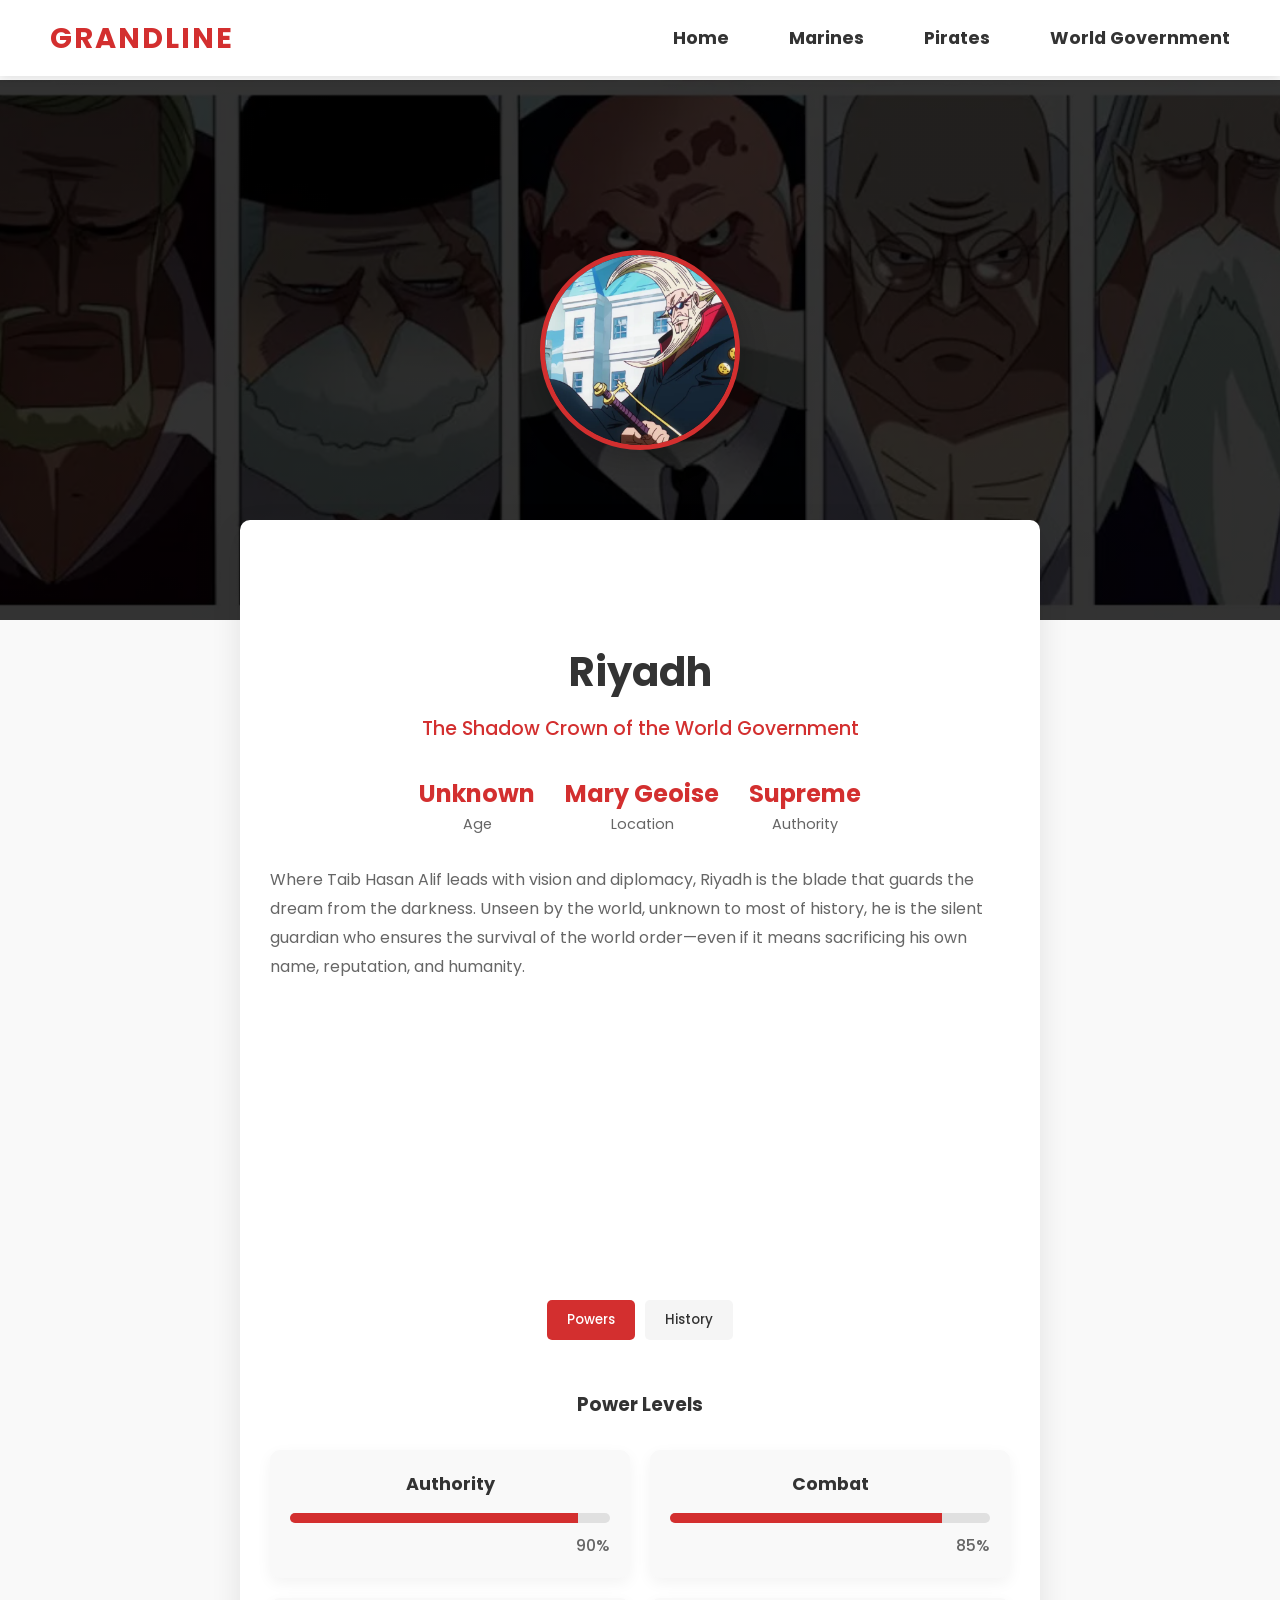
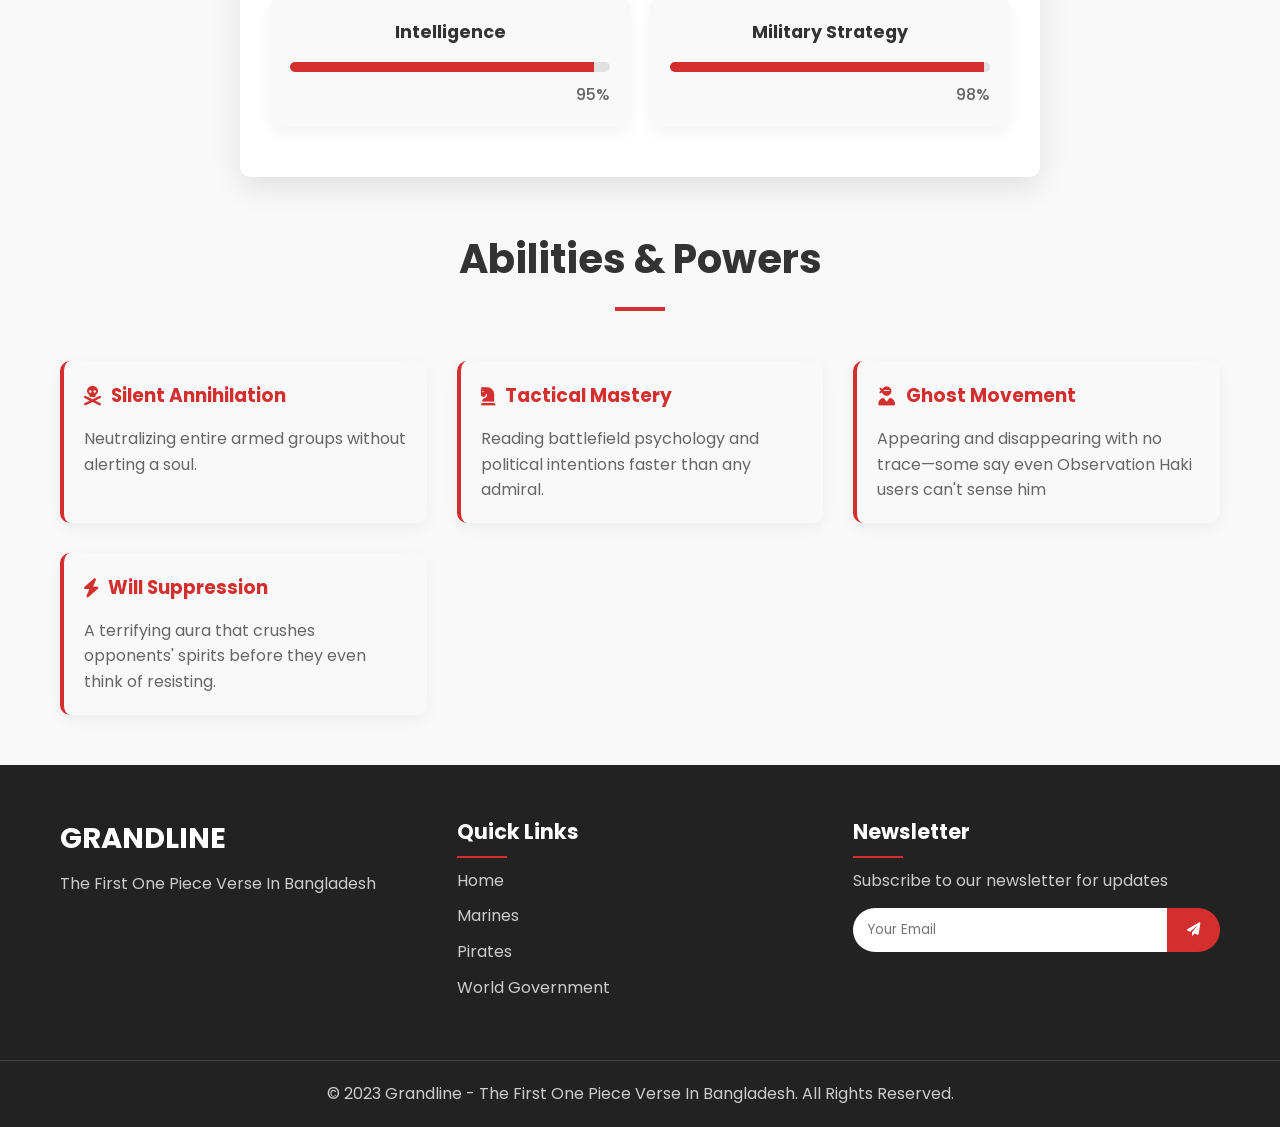
==== Riyadh-elder.html @ b828494c "Initial commit" ====
<!DOCTYPE html>
<html lang="en">

<head>
    <meta charset="UTF-8">
    <meta name="viewport" content="width=device-width, initial-scale=1.0">
    <title>Riyadh (Saint Marcus Mars) - Grandline Bangladesh</title>
    <link rel="stylesheet" href="styles.css">
    <link rel="stylesheet" href="https://cdnjs.cloudflare.com/ajax/libs/font-awesome/6.0.0-beta3/css/all.min.css">
    <link href="https://fonts.googleapis.com/css2?family=Poppins:wght@300;400;500;600;700&display=swap"
        rel="stylesheet">
    <style>
        /* Elder page specific styles */
        .elder-banner {
            background: linear-gradient(rgba(0, 0, 0, 0.8), rgba(0, 0, 0, 0.8)), url('onepieceelders.webp');
            background-size: cover;
            background-position: center;
            height: 60vh;
            display: flex;
            align-items: center;
            justify-content: center;
            text-align: center;
            color: #fff;
            margin-top: 80px;
            /* To account for the fixed navbar */
            position: relative;
            overflow: hidden;
        }

        .elder-banner::before {
            content: '';
            position: absolute;
            top: 0;
            left: 0;
            width: 100%;
            height: 100%;
            background: radial-gradient(circle, rgba(211, 47, 47, 0.3) 0%, rgba(0, 0, 0, 0) 70%);
            z-index: 1;
            opacity: 0;
            transition: opacity 2s ease;
        }

        .elder-banner.loaded::before {
            opacity: 1;
        }

        .hero-content {
            position: relative;
            z-index: 2;
            opacity: 0;
            transform: translateY(30px);
            transition: all 1s ease;
        }

        .hero-content.visible {
            opacity: 1;
            transform: translateY(0);
        }

        .elder-profile {
            margin-top: -100px;
            position: relative;
            z-index: 10;
        }

        .elder-avatar {
            width: 200px;
            height: 200px;
            border-radius: 50%;
            overflow: hidden;
            margin: 0 auto;
            border: 5px solid #D32F2F;
            box-shadow: 0 10px 30px rgba(0, 0, 0, 0.2);
            opacity: 0;
            transform: scale(0.8);
            transition: all 1s ease;
        }

        .elder-avatar.visible {
            opacity: 1;
            transform: scale(1);
        }

        .elder-avatar img {
            width: 100%;
            height: 100%;
            object-fit: cover;
        }

        .elder-details {
            background: #fff;
            max-width: 800px;
            margin: -100px auto 0;
            padding: 120px 30px 50px;
            border-radius: 10px;
            box-shadow: 0 10px 30px rgba(0, 0, 0, 0.1);
            text-align: center;
            opacity: 0;
            transform: translateY(30px);
            transition: all 1s ease 0.3s;
        }

        .elder-details.visible {
            opacity: 1;
            transform: translateY(0);
        }

        .elder-name {
            font-size: 2.5rem;
            color: #333;
            margin-bottom: 10px;
        }

        .elder-title {
            font-size: 1.2rem;
            color: #D32F2F;
            margin-bottom: 30px;
            font-weight: 500;
        }

        .elder-stats {
            display: flex;
            justify-content: center;
            gap: 30px;
            margin-bottom: 30px;
            flex-wrap: wrap;
        }

        .elder-stat {
            display: flex;
            flex-direction: column;
            align-items: center;
            opacity: 0;
            transform: translateY(20px);
            transition: all 0.5s ease;
        }

        .elder-stat.visible {
            opacity: 1;
            transform: translateY(0);
        }

        .elder-stat-value {
            font-size: 1.5rem;
            font-weight: 700;
            color: #D32F2F;
        }

        .elder-stat-label {
            font-size: 0.9rem;
            color: #666;
        }

        .elder-bio {
            text-align: left;
            color: #666;
            line-height: 1.8;
            margin-bottom: 30px;
        }

        .elder-bio p {
            opacity: 0;
            transform: translateY(20px);
            transition: all 0.5s ease;
        }

        .elder-bio p.visible {
            opacity: 1;
            transform: translateY(0);
        }

        .elder-quote {
            font-style: italic;
            color: #333;
            background: #f5f5f5;
            padding: 20px;
            border-left: 4px solid #D32F2F;
            margin: 30px 0;
            text-align: left;
            opacity: 0;
            transform: translateY(20px);
            transition: all 0.5s ease;
        }

        .elder-quote.visible {
            opacity: 1;
            transform: translateY(0);
        }

        /* Tabs */
        .elder-tabs {
            margin-top: 50px;
        }

        .tabs-nav {
            display: flex;
            justify-content: center;
            gap: 10px;
            margin-bottom: 30px;
            flex-wrap: wrap;
        }

        .tab-btn {
            padding: 10px 20px;
            background: #f5f5f5;
            border: none;
            border-radius: 5px;
            cursor: pointer;
            font-weight: 500;
            transition: all 0.3s ease;
            color: #333;
        }

        .tab-btn:hover {
            background: #e0e0e0;
        }

        .tab-btn.active {
            background: #D32F2F;
            color: #fff;
        }

        .tab-content {
            display: none;
            animation: fadeIn 0.5s ease;
        }

        .tab-content.active {
            display: block;
        }

        @keyframes fadeIn {
            from {
                opacity: 0;
                transform: translateY(20px);
            }

            to {
                opacity: 1;
                transform: translateY(0);
            }
        }

        .elder-abilities {
            margin-top: 50px;
        }

        .abilities-grid {
            display: grid;
            grid-template-columns: repeat(auto-fill, minmax(300px, 1fr));
            gap: 30px;
            margin-top: 30px;
        }

        .ability-card {
            background: #f9f9f9;
            border-radius: 10px;
            padding: 20px;
            box-shadow: 0 5px 15px rgba(0, 0, 0, 0.05);
            transition: all 0.3s ease;
            border-left: 4px solid #D32F2F;
            opacity: 0;
            transform: translateY(30px);
        }

        .ability-card.visible {
            opacity: 1;
            transform: translateY(0);
        }

        .ability-card:hover {
            transform: translateY(-10px);
            box-shadow: 0 15px 30px rgba(0, 0, 0, 0.1);
        }

        .ability-card h3 {
            color: #D32F2F;
            margin-bottom: 15px;
            display: flex;
            align-items: center;
            gap: 10px;
        }

        .ability-card h3 i {
            font-size: 1.2rem;
        }

        .ability-card p {
            color: #666;
            line-height: 1.6;
        }

        /* Image gallery */
        .image-gallery {
            margin-top: 50px;
        }

        .gallery-container {
            position: relative;
            max-width: 800px;
            margin: 30px auto;
            overflow: hidden;
            border-radius: 10px;
            box-shadow: 0 10px 30px rgba(0, 0, 0, 0.1);
        }

        .gallery-slide {
            display: none;
            animation: fadeEffect 1s;
        }

        .gallery-slide.active {
            display: block;
        }

        @keyframes fadeEffect {
            from {
                opacity: 0.7
            }

            to {
                opacity: 1
            }
        }

        .gallery-slide img {
            width: 100%;
            height: 400px;
            object-fit: cover;
        }

        .gallery-caption {
            position: absolute;
            bottom: 0;
            left: 0;
            width: 100%;
            background: rgba(0, 0, 0, 0.7);
            color: #fff;
            padding: 15px;
            text-align: center;
        }

        .gallery-prev,
        .gallery-next {
            position: absolute;
            top: 50%;
            transform: translateY(-50%);
            background: rgba(0, 0, 0, 0.5);
            color: #fff;
            padding: 15px;
            cursor: pointer;
            font-size: 1.2rem;
            transition: all 0.3s ease;
            z-index: 10;
        }

        .gallery-prev:hover,
        .gallery-next:hover {
            background: rgba(0, 0, 0, 0.8);
        }

        .gallery-prev {
            left: 0;
            border-radius: 0 5px 5px 0;
        }

        .gallery-next {
            right: 0;
            border-radius: 5px 0 0 5px;
        }

        .gallery-dots {
            text-align: center;
            margin-top: 15px;
        }

        .gallery-dot {
            display: inline-block;
            width: 12px;
            height: 12px;
            margin: 0 5px;
            background: #bbb;
            border-radius: 50%;
            cursor: pointer;
            transition: all 0.3s ease;
        }

        .gallery-dot.active {
            background: #D32F2F;
            transform: scale(1.2);
        }

        .elder-role {
            background: #111;
            padding: 80px 0;
            color: #fff;
            margin-top: 80px;
            position: relative;
            overflow: hidden;
        }

        .elder-role::before {
            content: '';
            position: absolute;
            top: 0;
            left: 0;
            width: 100%;
            height: 100%;
            background: url('/placeholder.svg?height=500&width=500&text=Background+Pattern');
            opacity: 0.05;
            z-index: 1;
        }

        .role-content {
            max-width: 800px;
            margin: 50px auto 0;
            text-align: left;
            position: relative;
            z-index: 2;
        }

        .role-title {
            color: #D32F2F;
            font-size: 1.8rem;
            margin-bottom: 20px;
            opacity: 0;
            transform: translateY(20px);
            transition: all 0.5s ease;
        }

        .role-title.visible {
            opacity: 1;
            transform: translateY(0);
        }

        .role-text {
            color: #ccc;
            line-height: 1.8;
            margin-bottom: 30px;
            opacity: 0;
            transform: translateY(20px);
            transition: all 0.5s ease;
        }

        .role-text.visible {
            opacity: 1;
            transform: translateY(0);
        }

        /* Power meter */
        .power-meter {
            margin-top: 50px;
        }

        .power-grid {
            display: grid;
            grid-template-columns: repeat(auto-fill, minmax(250px, 1fr));
            gap: 20px;
            margin-top: 30px;
        }

        .power-stat {
            background: #f9f9f9;
            border-radius: 10px;
            padding: 20px;
            box-shadow: 0 5px 15px rgba(0, 0, 0, 0.05);
        }

        .power-stat h3 {
            color: #333;
            margin-bottom: 15px;
            font-size: 1.1rem;
        }

        .power-bar-container {
            width: 100%;
            height: 10px;
            background: #e0e0e0;
            border-radius: 5px;
            overflow: hidden;
            margin-bottom: 10px;
        }

        .power-bar {
            height: 100%;
            background: #D32F2F;
            width: 0;
            transition: width 1.5s ease;
        }

        .power-value {
            text-align: right;
            color: #666;
            font-weight: 500;
        }

        /* Back to top button */
        .back-to-top {
            position: fixed;
            bottom: 30px;
            right: 30px;
            width: 50px;
            height: 50px;
            border-radius: 50%;
            background: #D32F2F;
            color: #fff;
            display: flex;
            align-items: center;
            justify-content: center;
            cursor: pointer;
            opacity: 0;
            visibility: hidden;
            transition: all 0.3s ease;
            z-index: 100;
            box-shadow: 0 5px 15px rgba(0, 0, 0, 0.2);
        }

        .back-to-top.visible {
            opacity: 1;
            visibility: visible;
        }

        .back-to-top:hover {
            background: #B71C1C;
            transform: translateY(-5px);
        }

        /* Responsive Styles */
        @media (max-width: 768px) {
            .elder-banner {
                height: 50vh;
            }

            .elder-name {
                font-size: 2rem;
            }

            .elder-title {
                font-size: 1rem;
            }

            .elder-stats {
                gap: 20px;
            }

            .elder-stat-value {
                font-size: 1.2rem;
            }
        }

        @media (max-width: 576px) {
            .elder-avatar {
                width: 150px;
                height: 150px;
            }

            .elder-details {
                padding: 100px 20px 30px;
            }

            .elder-name {
                font-size: 1.8rem;
            }

            .abilities-grid {
                grid-template-columns: 1fr;
            }

            .gallery-slide img {
                height: 300px;
            }

            .gallery-prev,
            .gallery-next {
                padding: 10px;
                font-size: 1rem;
            }
        }

        /* Base Navbar */
        .navbar {
            display: flex;
            justify-content: space-between;
            align-items: center;
            padding: 15px 50px;
            background-color: #fff;
            box-shadow: 0 2px 10px rgba(0, 0, 0, 0.1);
            position: fixed;
            top: 0;
            left: 0;
            right: 0;
            z-index: 1000;
        }

        .logo h1 {
            font-size: 1.8rem;
            color: #D32F2F;
        }

        .nav-links ul {
            list-style: none;
            display: flex;
            gap: 30px;
        }

        .nav-links ul li a {
            text-decoration: none;
            color: #333;
            font-weight: 700;
            font-size: 1.1rem;
        }

        /* Mobile menu icon */
        .menu-icon {
            font-size: 2rem;
            cursor: pointer;
            display: none;
            /* hidden by default */
        }

        /* Mobile Menu Styles */
        .mobile-menu {
            position: fixed;
            top: 0;
            right: -100%;
            width: 100%;
            height: 100vh;
            background: rgba(255, 255, 255, 0.7);
            backdrop-filter: blur(10px);
            display: flex;
            flex-direction: column;
            align-items: center;
            justify-content: center;
            transition: right 0.4s ease;
            z-index: 9999;
        }

        .mobile-menu ul {
            list-style: none;
            text-align: center;
            padding: 0;
        }

        .mobile-menu ul li {
            margin: 20px 0;
        }

        .mobile-menu ul li a {
            font-size: 1.5rem;
            text-decoration: none;
            color: #333;
            font-weight: bold;
            transition: color 0.3s;
        }

        .mobile-menu ul li a:hover {
            color: #D32F2F;
        }

        .close-icon {
            position: absolute;
            top: 20px;
            right: 30px;
            font-size: 2rem;
            cursor: pointer;
        }

        /* Responsive Behavior */
        @media (max-width: 768px) {
            .nav-links {
                display: none;
                /* hide desktop nav */
            }

            .menu-icon {
                display: block;
                /* show hamburger */
            }
        }
    </style>
</head>

<body>

    <!-- Navigation -->
    <nav class="navbar">
        <div class="logo">
            <h1>GRANDLINE</h1>
        </div>

        <div class="nav-links" id="navLinks">
            <ul>
                <li><a href="index.html">Home</a></li>
                <li><a href="marines.html">Marines</a></li>
                <li><a href="pirates.html">Pirates</a></li>
                <li><a href="world-government.html">World Government</a></li>
            </ul>
        </div>

        <div class="menu-icon" id="menu-icon">
            <i class="fas fa-bars"></i> <!-- hamburger icon -->
        </div>
    </nav>

    <!-- Mobile Menu (hidden at first) -->
    <div class="mobile-menu" id="mobileMenu">
        <div class="close-icon" id="close-icon">
            <i class="fas fa-times"></i> <!-- cross icon -->
        </div>
        <ul>
            <li><a href="index.html">Home</a></li>
            <li><a href="marines.html">Marines</a></li>
            <li><a href="pirates.html">Pirates</a></li>
            <li><a href="world-government.html">World Government</a></li>
        </ul>
    </div>

    </nav>

    <!-- Elder Banner -->
    <section class="elder-banner" id="elderBanner">
        <div class="elder-avatar" id="elderAvatar">
            <img src="Garling.webp" alt="Riyadh">
        </div>
    </section>

    <!-- Elder Profile -->
    <section class="elder-profile">
        <div class="container">


            <div class="elder-details" id="elderDetails">
                <h2 class="elder-name">Riyadh</h2>
                <p class="elder-title">The Shadow Crown of the World Government</p>

                <div class="elder-stats">
                    <div class="elder-stat" data-delay="0">
                        <span class="elder-stat-value">Unknown</span>
                        <span class="elder-stat-label">Age</span>
                    </div>
                    <div class="elder-stat" data-delay="100">
                        <span class="elder-stat-value">Mary Geoise</span>
                        <span class="elder-stat-label">Location</span>
                    </div>

                    <div class="elder-stat" data-delay="300">
                        <span class="elder-stat-value">Supreme</span>
                        <span class="elder-stat-label">Authority</span>
                    </div>
                </div>

                <div class="elder-bio">
                    <p data-delay="0">Where Taib Hasan Alif leads with vision and diplomacy, Riyadh is the blade that
                        guards the dream from the darkness.
                        Unseen by the world, unknown to most of history, he is the silent guardian who ensures the
                        survival of the world order—even if it means sacrificing his own name, reputation, and humanity.
                    </p>
                    <p data-delay="200">He does not sit in thrones or address grand assemblies. Riyadh works from the
                        dark corridors behind the marbled halls of Mary Geoise, striking down threats before they can
                        even be named.
                        He is the "Shadow Head" — the one who carries out what cannot be officially sanctioned.
                        Without Riyadh, Taib’s grand design could crumble.
                        Without Taib’s light, Riyadh’s darkness would consume him.
                        Together, they are two sides of the same unbreakable rule: Order at any cost.</p>
                </div>

                <div class="elder-quote">
                    "For peace to shine, someone must bear the weight of every necessary sin."
                </div>

                <!-- Tabs -->
                <div class="elder-tabs">
                    <div class="tabs-nav">
                        <button class="tab-btn active" data-tab="powers">Powers</button>
                        <button class="tab-btn" data-tab="history">History</button>

                    </div>

                    <div class="tab-content active" id="powers">
                        <div class="power-meter">
                            <h3>Power Levels</h3>
                            <div class="power-grid">
                                <div class="power-stat">
                                    <h3>Authority</h3>
                                    <div class="power-bar-container">
                                        <div class="power-bar" data-value="90"></div>
                                    </div>
                                    <div class="power-value">90%</div>
                                </div>

                                <div class="power-stat">
                                    <h3>Combat</h3>
                                    <div class="power-bar-container">
                                        <div class="power-bar" data-value="85"></div>
                                    </div>
                                    <div class="power-value">85%</div>
                                </div>

                                <div class="power-stat">
                                    <h3>Intelligence</h3>
                                    <div class="power-bar-container">
                                        <div class="power-bar" data-value="95"></div>
                                    </div>
                                    <div class="power-value">95%</div>
                                </div>

                                <div class="power-stat">
                                    <h3>Military Strategy</h3>
                                    <div class="power-bar-container">
                                        <div class="power-bar" data-value="98"></div>
                                    </div>
                                    <div class="power-value">98%</div>
                                </div>
                            </div>
                        </div>
                    </div>

                    <div class="tab-content" id="history">
                        <p>📍Unknown Era
                            The Silent Protector Awakens
                            When Taib’s political genius began reshaping the government’s future, Riyadh quietly emerged
                            at his side—not as a servant, but as the unseen shield.</p>

                        <p> 📍20 Years Ago
                            The Secret Wars
                            While the world enjoyed an era of "peace," Riyadh fought hidden battles—eliminating deep
                            threats, rogue scientists, forbidden research, and traitorous kings.</p>

                        <p> 📍10 Years Ago
                            The Twin Thrones Form
                            Riyadh accepted the role of the "Hidden Crown," allowing Taib to lead visibly, while he
                            silently enforced stability from the dark. </p>

                        <p>📍Present Day
                            The Blade of Stability
                            Riyadh continues his unseen work—defending the new world order not through hope, but through
                            necessity.
                            His existence is a whispered legend, a necessary evil carried out in the name of an
                            everlasting peace.</p>
                    </div>


                </div>
            </div>
        </div>
    </section>




    <!-- Elder Abilities -->
    <section class="elder-abilities">
        <div class="container">
            <div class="section-title">
                <h2>Abilities & Powers</h2>
                <div class="underline"></div>
            </div>

            <div class="abilities-grid">
                <div class="ability-card" data-delay="100">
                    <h3><i class="fas fa-skull-crossbones"></i> Silent Annihilation</h3>
                    <p>Neutralizing entire armed groups without alerting a soul.</p>
                </div>
                <div class="ability-card" data-delay="0">
                    <h3><i class="fas fa-chess-knight"></i> Tactical Mastery</h3>
                    <p>Reading battlefield psychology and political intentions faster than any admiral.</p>
                </div>

                <div class="ability-card" data-delay="200">
                    <h3><i class="fas fa-user-ninja"></i> Ghost Movement</h3>
                    <p> Appearing and disappearing with no trace—some say even Observation Haki users can't sense him
                    </p>
                </div>

                <div class="ability-card" data-delay="300">
                    <h3><i class="fas fa-bolt"></i> Will Suppression</h3>
                    <p>A terrifying aura that crushes opponents' spirits before they even think of resisting.</p>
                </div>
            </div>
        </div>
    </section>





    <!-- Footer -->
    <footer>
        <div class="footer-content">
            <div class="footer-logo">
                <h2>GRANDLINE</h2>
                <p>The First One Piece Verse In Bangladesh</p>
            </div>
            <div class="footer-links">
                <h3>Quick Links</h3>
                <ul>
                    <li><a href="index.html">Home</a></li>
                    <li><a href="marines.html">Marines</a></li>
                    <li><a href="pirates.html">Pirates</a></li>
                    <li><a href="world-government.html">World Government</a></li>
                </ul>
            </div>
            <div class="footer-newsletter">
                <h3>Newsletter</h3>
                <p>Subscribe to our newsletter for updates</p>
                <form id="newsletterForm">
                    <input type="email" placeholder="Your Email" required>
                    <button type="submit"><i class="fas fa-paper-plane"></i></button>
                </form>
            </div>
        </div>
        <div class="footer-bottom">
            <p>&copy; 2023 Grandline - The First One Piece Verse In Bangladesh. All Rights Reserved.</p>
        </div>
    </footer>

    <script src="script.js"></script>
    <!-- Dynamic JavaScript for Elder Page -->
    <script>
        document.addEventListener('DOMContentLoaded', function () {
            // Show banner with animation
            setTimeout(() => {
                document.querySelector('.hero-content').classList.add('visible');
                document.getElementById('elderBanner').classList.add('loaded');
            }, 300);

            // Show profile elements with animation
            setTimeout(() => {
                document.getElementById('elderAvatar').classList.add('visible');
            }, 800);

            setTimeout(() => {
                document.getElementById('elderDetails').classList.add('visible');
            }, 1200);

            // Animate stats with delay
            document.querySelectorAll('.elder-stat').forEach(stat => {
                setTimeout(() => {
                    stat.classList.add('visible');
                }, 1500 + parseInt(stat.dataset.delay || 0));
            });

            // Animate bio paragraphs
            document.querySelectorAll('.elder-bio p').forEach(p => {
                setTimeout(() => {
                    p.classList.add('visible');
                }, 1800 + parseInt(p.dataset.delay || 0));
            });

            // Show quote with animation
            setTimeout(() => {
                document.querySelector('.elder-quote').classList.add('visible');
            }, 2200);

            // Animate ability cards on scroll
            const abilityObserver = new IntersectionObserver((entries) => {
                entries.forEach(entry => {
                    if (entry.isIntersecting) {
                        setTimeout(() => {
                            entry.target.classList.add('visible');
                        }, parseInt(entry.target.dataset.delay || 0));
                        abilityObserver.unobserve(entry.target);
                    }
                });
            }, { threshold: 0.1 });

            document.querySelectorAll('.ability-card').forEach(card => {
                abilityObserver.observe(card);
            });

            // Animate role content on scroll
            const roleObserver = new IntersectionObserver((entries) => {
                entries.forEach(entry => {
                    if (entry.isIntersecting) {
                        setTimeout(() => {
                            entry.target.classList.add('visible');
                        }, parseInt(entry.target.dataset.delay || 0));
                        roleObserver.unobserve(entry.target);
                    }
                });
            }, { threshold: 0.1 });

            document.querySelectorAll('.role-title, .role-text').forEach(item => {
                roleObserver.observe(item);
            });

            // Animate power bars when in view
            const powerObserver = new IntersectionObserver((entries) => {
                entries.forEach(entry => {
                    if (entry.isIntersecting) {
                        const bars = document.querySelectorAll('.power-bar');
                        bars.forEach(bar => {
                            setTimeout(() => {
                                bar.style.width = bar.dataset.value + '%';
                            }, 300);
                        });
                        powerObserver.unobserve(entry.target);
                    }
                });
            }, { threshold: 0.5 });

            powerObserver.observe(document.querySelector('.power-meter'));

            // Tab functionality
            const tabButtons = document.querySelectorAll('.tab-btn');
            const tabContents = document.querySelectorAll('.tab-content');

            tabButtons.forEach(button => {
                button.addEventListener('click', function () {
                    // Remove active class from all buttons and contents
                    tabButtons.forEach(btn => btn.classList.remove('active'));
                    tabContents.forEach(content => content.classList.remove('active'));

                    // Add active class to clicked button
                    this.classList.add('active');

                    // Show corresponding content
                    const tabId = this.getAttribute('data-tab');
                    document.getElementById(tabId).classList.add('active');
                });
            });

            // Image gallery functionality
            let slideIndex = 0;
            const slides = document.querySelectorAll('.gallery-slide');
            const dots = document.querySelectorAll('.gallery-dot');
            const prevBtn = document.querySelector('.gallery-prev');
            const nextBtn = document.querySelector('.gallery-next');

            function showSlide(n) {
                // Reset slide index if out of bounds
                if (n >= slides.length) slideIndex = 0;
                if (n < 0) slideIndex = slides.length - 1;

                // Hide all slides
                slides.forEach(slide => slide.classList.remove('active'));
                dots.forEach(dot => dot.classList.remove('active'));

                // Show current slide
                slides[slideIndex].classList.add('active');
                dots[slideIndex].classList.add('active');
            }

            // Next/previous controls
            prevBtn.addEventListener('click', () => {
                slideIndex--;
                showSlide(slideIndex);
            });

            nextBtn.addEventListener('click', () => {
                slideIndex++;
                showSlide(slideIndex);
            });

            // Dot controls
            dots.forEach(dot => {
                dot.addEventListener('click', function () {
                    slideIndex = parseInt(this.getAttribute('data-slide'));
                    showSlide(slideIndex);
                });
            });

            // Auto slide change
            setInterval(() => {
                slideIndex++;
                showSlide(slideIndex);
            }, 5000);

            // Back to top button
            const backToTopButton = document.getElementById('backToTop');

            window.addEventListener('scroll', function () {
                if (window.pageYOffset > 300) {
                    backToTopButton.classList.add('visible');
                } else {
                    backToTopButton.classList.remove('visible');
                }
            });

            backToTopButton.addEventListener('click', function () {
                window.scrollTo({
                    top: 0,
                    behavior: 'smooth'
                });
            });
        });
    </script>
    <script>
        const menuIcon = document.getElementById('menu-icon');
        const mobileMenu = document.getElementById('mobileMenu');
        const closeIcon = document.getElementById('close-icon');

        menuIcon.addEventListener('click', () => {
            mobileMenu.style.right = "0";
        });

        closeIcon.addEventListener('click', () => {
            mobileMenu.style.right = "-100%";
        });
    </script>

</body>

</html>
---- styles.css ----
* {
    margin: 0;
    padding: 0;
    box-sizing: border-box;
    font-family: 'Poppins', sans-serif;
}
.a nchor{
    text-decoration: none;
}

body {
    background-color: #f9f9f9;
    color: #333;
    line-height: 1.6;
}

.container {
    max-width: 1200px;
    margin: 0 auto;
    padding: 0 20px;
}

/* Navigation */
.navbar {
    display: flex;
    justify-content: space-between;
    align-items: center;
    padding: 15px 50px;
    background-color: #fff;
    box-shadow: 0 2px 10px rgba(0, 0, 0, 0.1);
    position: fixed;
    top: 0;
    left: 0;
    right: 0;
    z-index: 1000;
    font-weight: bold;
}
 .nav-links ul li a {
    font-weight: 700; /* Make navigation text bold */
    font-size: 1.1rem;
}


.logo {
    display: flex;
    align-items: center;
}

.logo img {
    height: 60px;
    margin-right: 10px;
}

.logo h1 {
    font-size: 1.8rem;
    font-weight: 700;
    color: #333;
    letter-spacing: 2px;
}

.nav-links ul {
    display: flex;
    list-style: none;
}

.nav-links ul li {
    margin-left: 30px;
}

.nav-links ul li a {
    text-decoration: none;
    color: #333;
    font-weight: 500;
    font-size: 1.1rem;
    transition: all 0.3s ease;
}

.nav-links ul li a:hover {
    color: #D32F2F;
}

.fa-bars, .fa-times {
    display: none;
    cursor: pointer;
    font-size: 1.5rem;
}

/* Cover Photo */
.cover-photo {
    width: 100%;
    height: 500px;
    background-image: url('/placeholder.svg?height=500&width=1920&text=Grandline+Bangladesh+Cover+Photo');
    background-size: cover;
    background-position: center;
    position: relative;
    margin-top: 80px; /* To account for the fixed navbar */
}

/* Hero Section */
.hero {
    background: linear-gradient(rgba(0, 0, 0, 0.8), rgba(0, 0, 0, 0.8)), url('/placeholder.svg?height=1080&width=1920&text=One+Piece+Bangladesh');
    background-size: cover;
    background-position: center;
    height: 100vh;
    display: flex;
    align-items: center;
    justify-content: center;
    text-align: center;
    color: #fff;
}

.hero-content {
    max-width: 800px;
    padding: 0 20px;
}

.hero h1 {
    font-size: 4rem;
    margin-bottom: 1rem;
    letter-spacing: 5px;
}

.hero h2 {
    font-size: 2rem;
    margin-bottom: 2rem;
    font-weight: 400;
}

.hero p {
    font-size: 1.2rem;
    margin-bottom: 2rem;
}

.btn {
    display: inline-block;
    background: #D32F2F;
    color: #fff;
    padding: 12px 30px;
    border-radius: 50px;
    text-decoration: none;
    font-weight: 500;
    font-size: 1.1rem;
    transition: all 0.3s ease;
}

.btn:hover {
    background: #B71C1C;
    transform: translateY(-3px);
    box-shadow: 0 10px 20px rgba(0, 0, 0, 0.2);
}

/* About Section */
.about {
    padding: 100px 0;
}

.about-content {
    display: flex;
    align-items: center;
    gap: 50px;
    flex-wrap: wrap;
}

.about-img {
    flex: 1;
    min-width: 300px;
}

.about-img img {
    width: 100%;
    border-radius: 10px;
    box-shadow: 0 10px 30px rgba(0, 0, 0, 0.1);
}

.about-text {
    flex: 1;
    min-width: 300px;
}

.section-title {
    text-align: center;
    margin-bottom: 50px;
}

.section-title h2 {
    font-size: 2.5rem;
    margin-bottom: 1rem;
    color: #333;
}

.underline {
    height: 4px;
    width: 50px;
    background: #D32F2F;
    margin: 0 auto;
}

/* Featured Sections */
.featured {
    padding: 100px 0;
    background-color: #f5f5f5;
}

.featured-sections {
    display: grid;
    grid-template-columns: repeat(auto-fill, minmax(300px, 1fr));
    gap: 30px;
    margin-top: 50px;
}

.featured-card {
    background: #fff;
    border-radius: 10px;
    overflow: hidden;
    box-shadow: 0 5px 15px rgba(0, 0, 0, 0.05);
    transition: all 0.3s ease;
}

.featured-card:hover {
    transform: translateY(-10px);
    box-shadow: 0 15px 30px rgba(0, 0, 0, 0.1);
}

.featured-img {
    height: 200px;
    overflow: hidden;
}

.featured-img img {
    width: 100%;
    height: 100%;
    object-fit: cover;
    transition: all 0.3s ease;
}

.featured-card:hover .featured-img img {
    transform: scale(1.1);
}

.featured-info {
    padding: 20px;
}

.featured-info h3 {
    color: #333;
    margin-bottom: 10px;
}

.featured-info p {
    color: #666;
    margin-bottom: 15px;
}

.featured-link {
    display: inline-block;
    color: #D32F2F;
    text-decoration: none;
    font-weight: 500;
    transition: all 0.3s ease;
}

.featured-link:hover {
    color: #B71C1C;
}

/* Footer */
footer {
    background-color: #222;
    color: #fff;
    padding: 50px 0 0;
    margin-top: 50px;
}

.footer-content {
    display: flex;
    justify-content: space-between;
    flex-wrap: wrap;
    gap: 30px;
    max-width: 1200px;
    margin: 0 auto;
    padding: 0 20px;
}

.footer-logo {
    flex: 1;
    min-width: 250px;
}

.footer-logo img {
    height: 80px;
    margin-bottom: 15px;
}

.footer-logo h2 {
    font-size: 1.8rem;
    margin-bottom: 10px;
}

.footer-logo p {
    color: #ccc;
}

.footer-links {
    flex: 1;
    min-width: 200px;
}

.footer-links h3 {
    font-size: 1.3rem;
    margin-bottom: 20px;
    position: relative;
}

.footer-links h3::after {
    content: '';
    position: absolute;
    bottom: -10px;
    left: 0;
    width: 50px;
    height: 2px;
    background-color: #D32F2F;
}

.footer-links ul {
    list-style: none;
}

.footer-links ul li {
    margin-bottom: 10px;
}

.footer-links ul li a {
    color: #ccc;
    text-decoration: none;
    transition: all 0.3s ease;
}

.footer-links ul li a:hover {
    color: #D32F2F;
    padding-left: 5px;
}

.footer-newsletter {
    flex: 1;
    min-width: 250px;
}

.footer-newsletter h3 {
    font-size: 1.3rem;
    margin-bottom: 20px;
    position: relative;
}

.footer-newsletter h3::after {
    content: '';
    position: absolute;
    bottom: -10px;
    left: 0;
    width: 50px;
    height: 2px;
    background-color: #D32F2F;
}

.footer-newsletter p {
    color: #ccc;
    margin-bottom: 15px;
}

.footer-newsletter form {
    display: flex;
}

.footer-newsletter input {
    flex: 1;
    padding: 12px 15px;
    border: none;
    border-radius: 50px 0 0 50px;
    outline: none;
}

.footer-newsletter button {
    background-color: #D32F2F;
    color: #fff;
    border: none;
    padding: 0 20px;
    border-radius: 0 50px 50px 0;
    cursor: pointer;
    transition: all 0.3s ease;
}

.footer-newsletter button:hover {
    background-color: #B71C1C;
}

.footer-bottom {
    text-align: center;
    padding: 20px 0;
    margin-top: 50px;
    border-top: 1px solid #444;
}

.footer-bottom p {
    color: #ccc;
}
.footer-bottom a {
    text-decoration: none;
}

/* Responsive Design */
@media (max-width: 992px) {
    .navbar {
        padding: 15px 30px;
    }
    
    .hero h1 {
        font-size: 3rem;
    }
    
    .hero h2 {
        font-size: 1.5rem;
    }
}

@media (max-width: 768px) {
    .fa-bars {
        display: block;
    }
    
    .nav-links {
        position: fixed;
        top: 0;
        right: -300px;
        width: 300px;
        height: 100vh;
        background-color: #fff;
        box-shadow: -5px 0 10px rgba(0, 0, 0, 0.1);
        transition: all 0.3s ease;
        z-index: 1001;
    }
    
    .nav-links.active {
        right: 0;
    }
    
    .fa-times {
        display: block;
        position: absolute;
        top: 20px;
        right: 20px;
    }
    
    .nav-links ul {
        flex-direction: column;
        padding: 50px 0 0 30px;
    }
    
    .nav-links ul li {
        margin: 15px 0;
    }
    
    .hero h1 {
        font-size: 2.5rem;
    }
    
    .hero h2 {
        font-size: 1.2rem;
    }
    
    .about-content, .footer-content {
        flex-direction: column;
    }
    
    .about-img, .about-text {
        width: 100%;
    }
}

@media (max-width: 576px) {
    .navbar {
        padding: 15px 20px;
    }
    
    .logo h1 {
        font-size: 1.5rem;
    }
    
    .hero h1 {
        font-size: 2rem;
    }
    
    .section-title h2 {
        font-size: 2rem;
    }
}
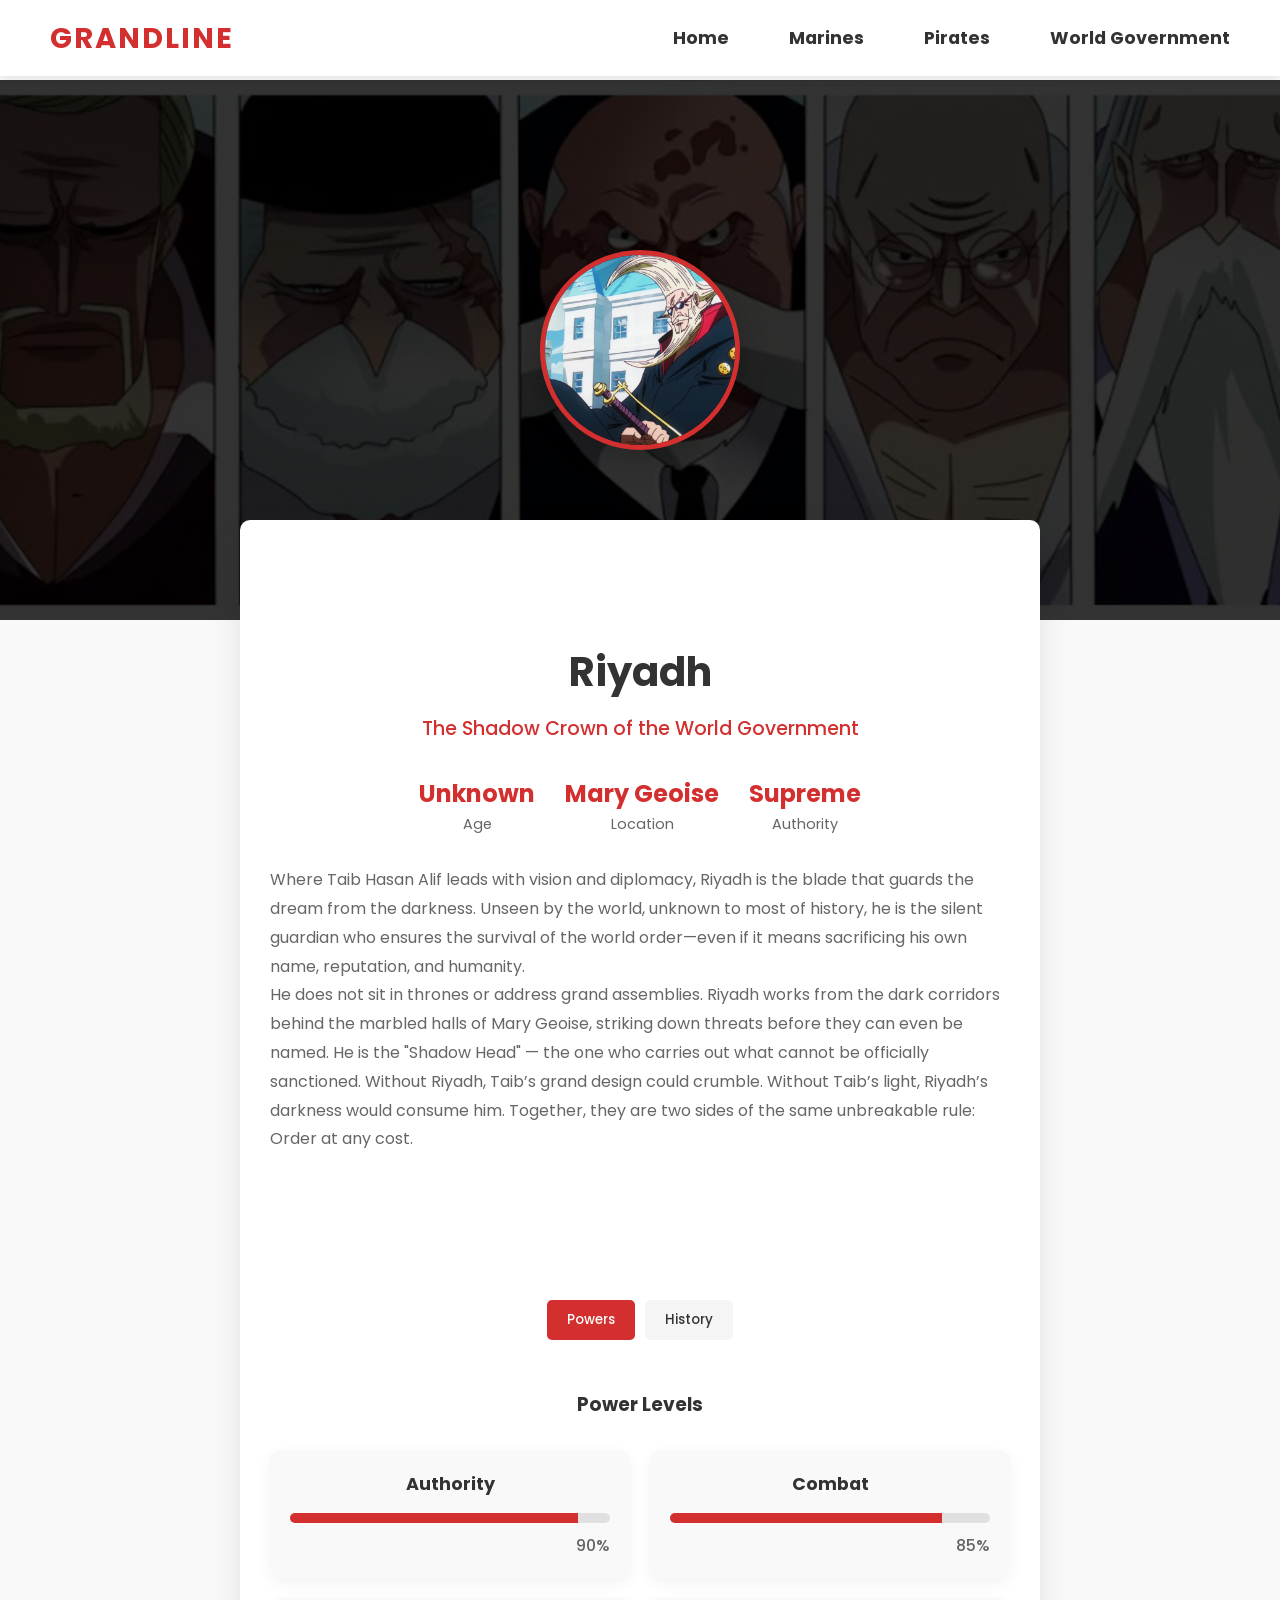
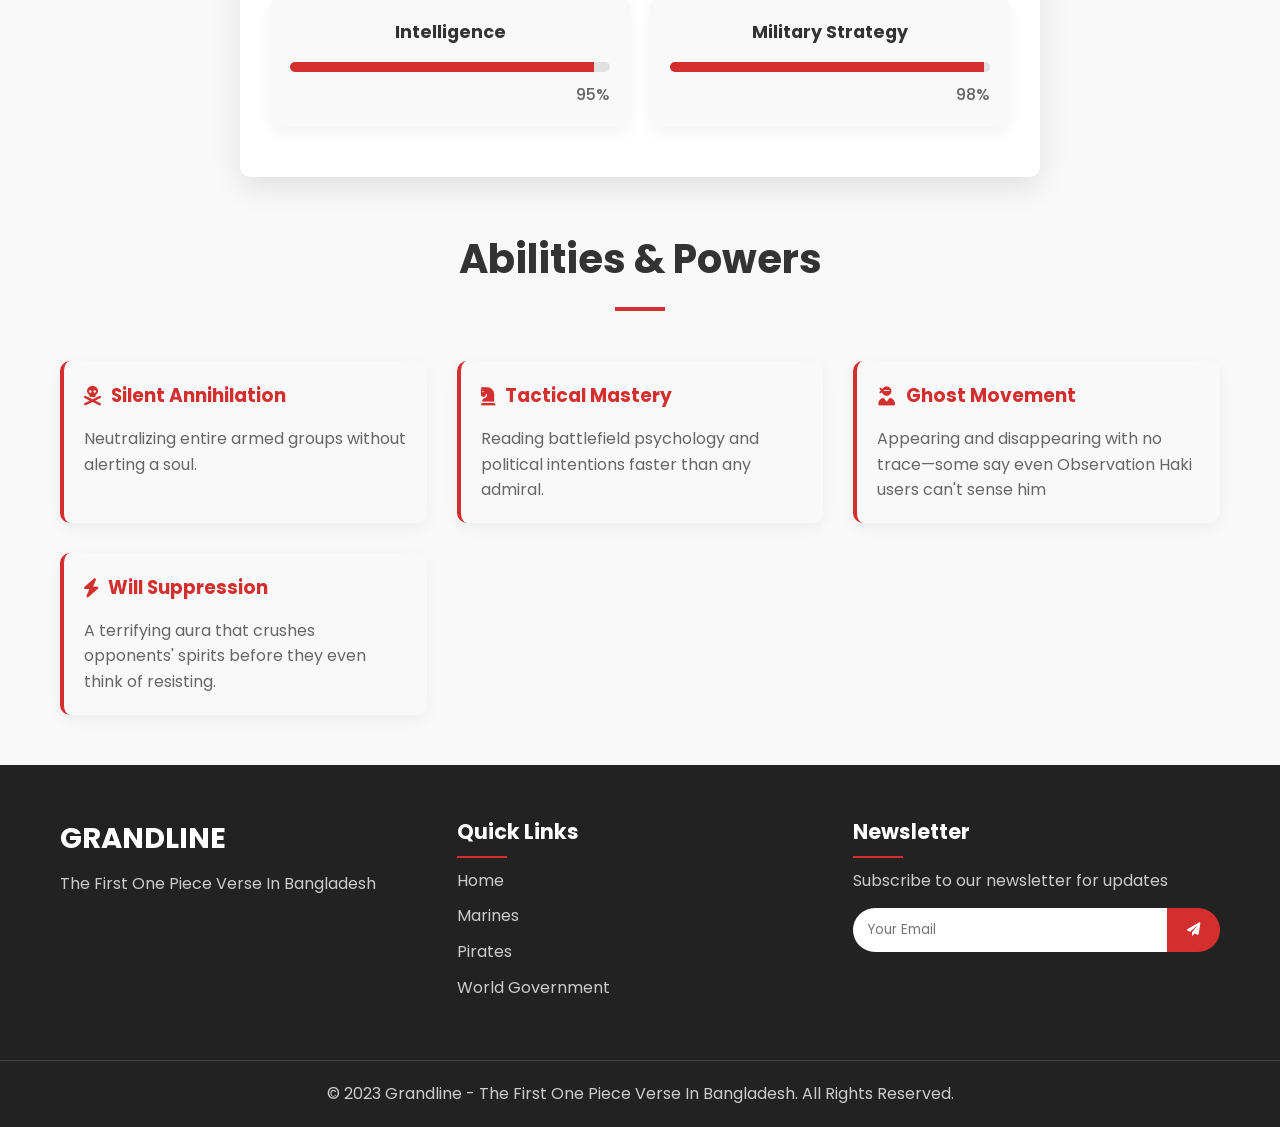
==== commit 2ee154fe: "Add files via upload" ====
--- a/Riyadh-elder.html
+++ b/Riyadh-elder.html
@@ -1,1104 +1,1104 @@
-<!DOCTYPE html>
-<html lang="en">
-
-<head>
-    <meta charset="UTF-8">
-    <meta name="viewport" content="width=device-width, initial-scale=1.0">
-    <title>Riyadh (Saint Marcus Mars) - Grandline Bangladesh</title>
-    <link rel="stylesheet" href="styles.css">
-    <link rel="stylesheet" href="https://cdnjs.cloudflare.com/ajax/libs/font-awesome/6.0.0-beta3/css/all.min.css">
-    <link href="https://fonts.googleapis.com/css2?family=Poppins:wght@300;400;500;600;700&display=swap"
-        rel="stylesheet">
-    <style>
-        /* Elder page specific styles */
-        .elder-banner {
-            background: linear-gradient(rgba(0, 0, 0, 0.8), rgba(0, 0, 0, 0.8)), url('onepieceelders.webp');
-            background-size: cover;
-            background-position: center;
-            height: 60vh;
-            display: flex;
-            align-items: center;
-            justify-content: center;
-            text-align: center;
-            color: #fff;
-            margin-top: 80px;
-            /* To account for the fixed navbar */
-            position: relative;
-            overflow: hidden;
-        }
-
-        .elder-banner::before {
-            content: '';
-            position: absolute;
-            top: 0;
-            left: 0;
-            width: 100%;
-            height: 100%;
-            background: radial-gradient(circle, rgba(211, 47, 47, 0.3) 0%, rgba(0, 0, 0, 0) 70%);
-            z-index: 1;
-            opacity: 0;
-            transition: opacity 2s ease;
-        }
-
-        .elder-banner.loaded::before {
-            opacity: 1;
-        }
-
-        .hero-content {
-            position: relative;
-            z-index: 2;
-            opacity: 0;
-            transform: translateY(30px);
-            transition: all 1s ease;
-        }
-
-        .hero-content.visible {
-            opacity: 1;
-            transform: translateY(0);
-        }
-
-        .elder-profile {
-            margin-top: -100px;
-            position: relative;
-            z-index: 10;
-        }
-
-        .elder-avatar {
-            width: 200px;
-            height: 200px;
-            border-radius: 50%;
-            overflow: hidden;
-            margin: 0 auto;
-            border: 5px solid #D32F2F;
-            box-shadow: 0 10px 30px rgba(0, 0, 0, 0.2);
-            opacity: 0;
-            transform: scale(0.8);
-            transition: all 1s ease;
-        }
-
-        .elder-avatar.visible {
-            opacity: 1;
-            transform: scale(1);
-        }
-
-        .elder-avatar img {
-            width: 100%;
-            height: 100%;
-            object-fit: cover;
-        }
-
-        .elder-details {
-            background: #fff;
-            max-width: 800px;
-            margin: -100px auto 0;
-            padding: 120px 30px 50px;
-            border-radius: 10px;
-            box-shadow: 0 10px 30px rgba(0, 0, 0, 0.1);
-            text-align: center;
-            opacity: 0;
-            transform: translateY(30px);
-            transition: all 1s ease 0.3s;
-        }
-
-        .elder-details.visible {
-            opacity: 1;
-            transform: translateY(0);
-        }
-
-        .elder-name {
-            font-size: 2.5rem;
-            color: #333;
-            margin-bottom: 10px;
-        }
-
-        .elder-title {
-            font-size: 1.2rem;
-            color: #D32F2F;
-            margin-bottom: 30px;
-            font-weight: 500;
-        }
-
-        .elder-stats {
-            display: flex;
-            justify-content: center;
-            gap: 30px;
-            margin-bottom: 30px;
-            flex-wrap: wrap;
-        }
-
-        .elder-stat {
-            display: flex;
-            flex-direction: column;
-            align-items: center;
-            opacity: 0;
-            transform: translateY(20px);
-            transition: all 0.5s ease;
-        }
-
-        .elder-stat.visible {
-            opacity: 1;
-            transform: translateY(0);
-        }
-
-        .elder-stat-value {
-            font-size: 1.5rem;
-            font-weight: 700;
-            color: #D32F2F;
-        }
-
-        .elder-stat-label {
-            font-size: 0.9rem;
-            color: #666;
-        }
-
-        .elder-bio {
-            text-align: left;
-            color: #666;
-            line-height: 1.8;
-            margin-bottom: 30px;
-        }
-
-        .elder-bio p {
-            opacity: 0;
-            transform: translateY(20px);
-            transition: all 0.5s ease;
-        }
-
-        .elder-bio p.visible {
-            opacity: 1;
-            transform: translateY(0);
-        }
-
-        .elder-quote {
-            font-style: italic;
-            color: #333;
-            background: #f5f5f5;
-            padding: 20px;
-            border-left: 4px solid #D32F2F;
-            margin: 30px 0;
-            text-align: left;
-            opacity: 0;
-            transform: translateY(20px);
-            transition: all 0.5s ease;
-        }
-
-        .elder-quote.visible {
-            opacity: 1;
-            transform: translateY(0);
-        }
-
-        /* Tabs */
-        .elder-tabs {
-            margin-top: 50px;
-        }
-
-        .tabs-nav {
-            display: flex;
-            justify-content: center;
-            gap: 10px;
-            margin-bottom: 30px;
-            flex-wrap: wrap;
-        }
-
-        .tab-btn {
-            padding: 10px 20px;
-            background: #f5f5f5;
-            border: none;
-            border-radius: 5px;
-            cursor: pointer;
-            font-weight: 500;
-            transition: all 0.3s ease;
-            color: #333;
-        }
-
-        .tab-btn:hover {
-            background: #e0e0e0;
-        }
-
-        .tab-btn.active {
-            background: #D32F2F;
-            color: #fff;
-        }
-
-        .tab-content {
-            display: none;
-            animation: fadeIn 0.5s ease;
-        }
-
-        .tab-content.active {
-            display: block;
-        }
-
-        @keyframes fadeIn {
-            from {
-                opacity: 0;
-                transform: translateY(20px);
-            }
-
-            to {
-                opacity: 1;
-                transform: translateY(0);
-            }
-        }
-
-        .elder-abilities {
-            margin-top: 50px;
-        }
-
-        .abilities-grid {
-            display: grid;
-            grid-template-columns: repeat(auto-fill, minmax(300px, 1fr));
-            gap: 30px;
-            margin-top: 30px;
-        }
-
-        .ability-card {
-            background: #f9f9f9;
-            border-radius: 10px;
-            padding: 20px;
-            box-shadow: 0 5px 15px rgba(0, 0, 0, 0.05);
-            transition: all 0.3s ease;
-            border-left: 4px solid #D32F2F;
-            opacity: 0;
-            transform: translateY(30px);
-        }
-
-        .ability-card.visible {
-            opacity: 1;
-            transform: translateY(0);
-        }
-
-        .ability-card:hover {
-            transform: translateY(-10px);
-            box-shadow: 0 15px 30px rgba(0, 0, 0, 0.1);
-        }
-
-        .ability-card h3 {
-            color: #D32F2F;
-            margin-bottom: 15px;
-            display: flex;
-            align-items: center;
-            gap: 10px;
-        }
-
-        .ability-card h3 i {
-            font-size: 1.2rem;
-        }
-
-        .ability-card p {
-            color: #666;
-            line-height: 1.6;
-        }
-
-        /* Image gallery */
-        .image-gallery {
-            margin-top: 50px;
-        }
-
-        .gallery-container {
-            position: relative;
-            max-width: 800px;
-            margin: 30px auto;
-            overflow: hidden;
-            border-radius: 10px;
-            box-shadow: 0 10px 30px rgba(0, 0, 0, 0.1);
-        }
-
-        .gallery-slide {
-            display: none;
-            animation: fadeEffect 1s;
-        }
-
-        .gallery-slide.active {
-            display: block;
-        }
-
-        @keyframes fadeEffect {
-            from {
-                opacity: 0.7
-            }
-
-            to {
-                opacity: 1
-            }
-        }
-
-        .gallery-slide img {
-            width: 100%;
-            height: 400px;
-            object-fit: cover;
-        }
-
-        .gallery-caption {
-            position: absolute;
-            bottom: 0;
-            left: 0;
-            width: 100%;
-            background: rgba(0, 0, 0, 0.7);
-            color: #fff;
-            padding: 15px;
-            text-align: center;
-        }
-
-        .gallery-prev,
-        .gallery-next {
-            position: absolute;
-            top: 50%;
-            transform: translateY(-50%);
-            background: rgba(0, 0, 0, 0.5);
-            color: #fff;
-            padding: 15px;
-            cursor: pointer;
-            font-size: 1.2rem;
-            transition: all 0.3s ease;
-            z-index: 10;
-        }
-
-        .gallery-prev:hover,
-        .gallery-next:hover {
-            background: rgba(0, 0, 0, 0.8);
-        }
-
-        .gallery-prev {
-            left: 0;
-            border-radius: 0 5px 5px 0;
-        }
-
-        .gallery-next {
-            right: 0;
-            border-radius: 5px 0 0 5px;
-        }
-
-        .gallery-dots {
-            text-align: center;
-            margin-top: 15px;
-        }
-
-        .gallery-dot {
-            display: inline-block;
-            width: 12px;
-            height: 12px;
-            margin: 0 5px;
-            background: #bbb;
-            border-radius: 50%;
-            cursor: pointer;
-            transition: all 0.3s ease;
-        }
-
-        .gallery-dot.active {
-            background: #D32F2F;
-            transform: scale(1.2);
-        }
-
-        .elder-role {
-            background: #111;
-            padding: 80px 0;
-            color: #fff;
-            margin-top: 80px;
-            position: relative;
-            overflow: hidden;
-        }
-
-        .elder-role::before {
-            content: '';
-            position: absolute;
-            top: 0;
-            left: 0;
-            width: 100%;
-            height: 100%;
-            background: url('/placeholder.svg?height=500&width=500&text=Background+Pattern');
-            opacity: 0.05;
-            z-index: 1;
-        }
-
-        .role-content {
-            max-width: 800px;
-            margin: 50px auto 0;
-            text-align: left;
-            position: relative;
-            z-index: 2;
-        }
-
-        .role-title {
-            color: #D32F2F;
-            font-size: 1.8rem;
-            margin-bottom: 20px;
-            opacity: 0;
-            transform: translateY(20px);
-            transition: all 0.5s ease;
-        }
-
-        .role-title.visible {
-            opacity: 1;
-            transform: translateY(0);
-        }
-
-        .role-text {
-            color: #ccc;
-            line-height: 1.8;
-            margin-bottom: 30px;
-            opacity: 0;
-            transform: translateY(20px);
-            transition: all 0.5s ease;
-        }
-
-        .role-text.visible {
-            opacity: 1;
-            transform: translateY(0);
-        }
-
-        /* Power meter */
-        .power-meter {
-            margin-top: 50px;
-        }
-
-        .power-grid {
-            display: grid;
-            grid-template-columns: repeat(auto-fill, minmax(250px, 1fr));
-            gap: 20px;
-            margin-top: 30px;
-        }
-
-        .power-stat {
-            background: #f9f9f9;
-            border-radius: 10px;
-            padding: 20px;
-            box-shadow: 0 5px 15px rgba(0, 0, 0, 0.05);
-        }
-
-        .power-stat h3 {
-            color: #333;
-            margin-bottom: 15px;
-            font-size: 1.1rem;
-        }
-
-        .power-bar-container {
-            width: 100%;
-            height: 10px;
-            background: #e0e0e0;
-            border-radius: 5px;
-            overflow: hidden;
-            margin-bottom: 10px;
-        }
-
-        .power-bar {
-            height: 100%;
-            background: #D32F2F;
-            width: 0;
-            transition: width 1.5s ease;
-        }
-
-        .power-value {
-            text-align: right;
-            color: #666;
-            font-weight: 500;
-        }
-
-        /* Back to top button */
-        .back-to-top {
-            position: fixed;
-            bottom: 30px;
-            right: 30px;
-            width: 50px;
-            height: 50px;
-            border-radius: 50%;
-            background: #D32F2F;
-            color: #fff;
-            display: flex;
-            align-items: center;
-            justify-content: center;
-            cursor: pointer;
-            opacity: 0;
-            visibility: hidden;
-            transition: all 0.3s ease;
-            z-index: 100;
-            box-shadow: 0 5px 15px rgba(0, 0, 0, 0.2);
-        }
-
-        .back-to-top.visible {
-            opacity: 1;
-            visibility: visible;
-        }
-
-        .back-to-top:hover {
-            background: #B71C1C;
-            transform: translateY(-5px);
-        }
-
-        /* Responsive Styles */
-        @media (max-width: 768px) {
-            .elder-banner {
-                height: 50vh;
-            }
-
-            .elder-name {
-                font-size: 2rem;
-            }
-
-            .elder-title {
-                font-size: 1rem;
-            }
-
-            .elder-stats {
-                gap: 20px;
-            }
-
-            .elder-stat-value {
-                font-size: 1.2rem;
-            }
-        }
-
-        @media (max-width: 576px) {
-            .elder-avatar {
-                width: 150px;
-                height: 150px;
-            }
-
-            .elder-details {
-                padding: 100px 20px 30px;
-            }
-
-            .elder-name {
-                font-size: 1.8rem;
-            }
-
-            .abilities-grid {
-                grid-template-columns: 1fr;
-            }
-
-            .gallery-slide img {
-                height: 300px;
-            }
-
-            .gallery-prev,
-            .gallery-next {
-                padding: 10px;
-                font-size: 1rem;
-            }
-        }
-
-        /* Base Navbar */
-        .navbar {
-            display: flex;
-            justify-content: space-between;
-            align-items: center;
-            padding: 15px 50px;
-            background-color: #fff;
-            box-shadow: 0 2px 10px rgba(0, 0, 0, 0.1);
-            position: fixed;
-            top: 0;
-            left: 0;
-            right: 0;
-            z-index: 1000;
-        }
-
-        .logo h1 {
-            font-size: 1.8rem;
-            color: #D32F2F;
-        }
-
-        .nav-links ul {
-            list-style: none;
-            display: flex;
-            gap: 30px;
-        }
-
-        .nav-links ul li a {
-            text-decoration: none;
-            color: #333;
-            font-weight: 700;
-            font-size: 1.1rem;
-        }
-
-        /* Mobile menu icon */
-        .menu-icon {
-            font-size: 2rem;
-            cursor: pointer;
-            display: none;
-            /* hidden by default */
-        }
-
-        /* Mobile Menu Styles */
-        .mobile-menu {
-            position: fixed;
-            top: 0;
-            right: -100%;
-            width: 100%;
-            height: 100vh;
-            background: rgba(255, 255, 255, 0.7);
-            backdrop-filter: blur(10px);
-            display: flex;
-            flex-direction: column;
-            align-items: center;
-            justify-content: center;
-            transition: right 0.4s ease;
-            z-index: 9999;
-        }
-
-        .mobile-menu ul {
-            list-style: none;
-            text-align: center;
-            padding: 0;
-        }
-
-        .mobile-menu ul li {
-            margin: 20px 0;
-        }
-
-        .mobile-menu ul li a {
-            font-size: 1.5rem;
-            text-decoration: none;
-            color: #333;
-            font-weight: bold;
-            transition: color 0.3s;
-        }
-
-        .mobile-menu ul li a:hover {
-            color: #D32F2F;
-        }
-
-        .close-icon {
-            position: absolute;
-            top: 20px;
-            right: 30px;
-            font-size: 2rem;
-            cursor: pointer;
-        }
-
-        /* Responsive Behavior */
-        @media (max-width: 768px) {
-            .nav-links {
-                display: none;
-                /* hide desktop nav */
-            }
-
-            .menu-icon {
-                display: block;
-                /* show hamburger */
-            }
-        }
-    </style>
-</head>
-
-<body>
-
-    <!-- Navigation -->
-    <nav class="navbar">
-        <div class="logo">
-            <h1>GRANDLINE</h1>
-        </div>
-
-        <div class="nav-links" id="navLinks">
-            <ul>
-                <li><a href="index.html">Home</a></li>
-                <li><a href="marines.html">Marines</a></li>
-                <li><a href="pirates.html">Pirates</a></li>
-                <li><a href="world-government.html">World Government</a></li>
-            </ul>
-        </div>
-
-        <div class="menu-icon" id="menu-icon">
-            <i class="fas fa-bars"></i> <!-- hamburger icon -->
-        </div>
-    </nav>
-
-    <!-- Mobile Menu (hidden at first) -->
-    <div class="mobile-menu" id="mobileMenu">
-        <div class="close-icon" id="close-icon">
-            <i class="fas fa-times"></i> <!-- cross icon -->
-        </div>
-        <ul>
-            <li><a href="index.html">Home</a></li>
-            <li><a href="marines.html">Marines</a></li>
-            <li><a href="pirates.html">Pirates</a></li>
-            <li><a href="world-government.html">World Government</a></li>
-        </ul>
-    </div>
-
-    </nav>
-
-    <!-- Elder Banner -->
-    <section class="elder-banner" id="elderBanner">
-        <div class="elder-avatar" id="elderAvatar">
-            <img src="Garling.webp" alt="Riyadh">
-        </div>
-    </section>
-
-    <!-- Elder Profile -->
-    <section class="elder-profile">
-        <div class="container">
-
-
-            <div class="elder-details" id="elderDetails">
-                <h2 class="elder-name">Riyadh</h2>
-                <p class="elder-title">The Shadow Crown of the World Government</p>
-
-                <div class="elder-stats">
-                    <div class="elder-stat" data-delay="0">
-                        <span class="elder-stat-value">Unknown</span>
-                        <span class="elder-stat-label">Age</span>
-                    </div>
-                    <div class="elder-stat" data-delay="100">
-                        <span class="elder-stat-value">Mary Geoise</span>
-                        <span class="elder-stat-label">Location</span>
-                    </div>
-
-                    <div class="elder-stat" data-delay="300">
-                        <span class="elder-stat-value">Supreme</span>
-                        <span class="elder-stat-label">Authority</span>
-                    </div>
-                </div>
-
-                <div class="elder-bio">
-                    <p data-delay="0">Where Taib Hasan Alif leads with vision and diplomacy, Riyadh is the blade that
-                        guards the dream from the darkness.
-                        Unseen by the world, unknown to most of history, he is the silent guardian who ensures the
-                        survival of the world order—even if it means sacrificing his own name, reputation, and humanity.
-                    </p>
-                    <p data-delay="200">He does not sit in thrones or address grand assemblies. Riyadh works from the
-                        dark corridors behind the marbled halls of Mary Geoise, striking down threats before they can
-                        even be named.
-                        He is the "Shadow Head" — the one who carries out what cannot be officially sanctioned.
-                        Without Riyadh, Taib’s grand design could crumble.
-                        Without Taib’s light, Riyadh’s darkness would consume him.
-                        Together, they are two sides of the same unbreakable rule: Order at any cost.</p>
-                </div>
-
-                <div class="elder-quote">
-                    "For peace to shine, someone must bear the weight of every necessary sin."
-                </div>
-
-                <!-- Tabs -->
-                <div class="elder-tabs">
-                    <div class="tabs-nav">
-                        <button class="tab-btn active" data-tab="powers">Powers</button>
-                        <button class="tab-btn" data-tab="history">History</button>
-
-                    </div>
-
-                    <div class="tab-content active" id="powers">
-                        <div class="power-meter">
-                            <h3>Power Levels</h3>
-                            <div class="power-grid">
-                                <div class="power-stat">
-                                    <h3>Authority</h3>
-                                    <div class="power-bar-container">
-                                        <div class="power-bar" data-value="90"></div>
-                                    </div>
-                                    <div class="power-value">90%</div>
-                                </div>
-
-                                <div class="power-stat">
-                                    <h3>Combat</h3>
-                                    <div class="power-bar-container">
-                                        <div class="power-bar" data-value="85"></div>
-                                    </div>
-                                    <div class="power-value">85%</div>
-                                </div>
-
-                                <div class="power-stat">
-                                    <h3>Intelligence</h3>
-                                    <div class="power-bar-container">
-                                        <div class="power-bar" data-value="95"></div>
-                                    </div>
-                                    <div class="power-value">95%</div>
-                                </div>
-
-                                <div class="power-stat">
-                                    <h3>Military Strategy</h3>
-                                    <div class="power-bar-container">
-                                        <div class="power-bar" data-value="98"></div>
-                                    </div>
-                                    <div class="power-value">98%</div>
-                                </div>
-                            </div>
-                        </div>
-                    </div>
-
-                    <div class="tab-content" id="history">
-                        <p>📍Unknown Era
-                            The Silent Protector Awakens
-                            When Taib’s political genius began reshaping the government’s future, Riyadh quietly emerged
-                            at his side—not as a servant, but as the unseen shield.</p>
-
-                        <p> 📍20 Years Ago
-                            The Secret Wars
-                            While the world enjoyed an era of "peace," Riyadh fought hidden battles—eliminating deep
-                            threats, rogue scientists, forbidden research, and traitorous kings.</p>
-
-                        <p> 📍10 Years Ago
-                            The Twin Thrones Form
-                            Riyadh accepted the role of the "Hidden Crown," allowing Taib to lead visibly, while he
-                            silently enforced stability from the dark. </p>
-
-                        <p>📍Present Day
-                            The Blade of Stability
-                            Riyadh continues his unseen work—defending the new world order not through hope, but through
-                            necessity.
-                            His existence is a whispered legend, a necessary evil carried out in the name of an
-                            everlasting peace.</p>
-                    </div>
-
-
-                </div>
-            </div>
-        </div>
-    </section>
-
-
-
-
-    <!-- Elder Abilities -->
-    <section class="elder-abilities">
-        <div class="container">
-            <div class="section-title">
-                <h2>Abilities & Powers</h2>
-                <div class="underline"></div>
-            </div>
-
-            <div class="abilities-grid">
-                <div class="ability-card" data-delay="100">
-                    <h3><i class="fas fa-skull-crossbones"></i> Silent Annihilation</h3>
-                    <p>Neutralizing entire armed groups without alerting a soul.</p>
-                </div>
-                <div class="ability-card" data-delay="0">
-                    <h3><i class="fas fa-chess-knight"></i> Tactical Mastery</h3>
-                    <p>Reading battlefield psychology and political intentions faster than any admiral.</p>
-                </div>
-
-                <div class="ability-card" data-delay="200">
-                    <h3><i class="fas fa-user-ninja"></i> Ghost Movement</h3>
-                    <p> Appearing and disappearing with no trace—some say even Observation Haki users can't sense him
-                    </p>
-                </div>
-
-                <div class="ability-card" data-delay="300">
-                    <h3><i class="fas fa-bolt"></i> Will Suppression</h3>
-                    <p>A terrifying aura that crushes opponents' spirits before they even think of resisting.</p>
-                </div>
-            </div>
-        </div>
-    </section>
-
-
-
-
-
-    <!-- Footer -->
-    <footer>
-        <div class="footer-content">
-            <div class="footer-logo">
-                <h2>GRANDLINE</h2>
-                <p>The First One Piece Verse In Bangladesh</p>
-            </div>
-            <div class="footer-links">
-                <h3>Quick Links</h3>
-                <ul>
-                    <li><a href="index.html">Home</a></li>
-                    <li><a href="marines.html">Marines</a></li>
-                    <li><a href="pirates.html">Pirates</a></li>
-                    <li><a href="world-government.html">World Government</a></li>
-                </ul>
-            </div>
-            <div class="footer-newsletter">
-                <h3>Newsletter</h3>
-                <p>Subscribe to our newsletter for updates</p>
-                <form id="newsletterForm">
-                    <input type="email" placeholder="Your Email" required>
-                    <button type="submit"><i class="fas fa-paper-plane"></i></button>
-                </form>
-            </div>
-        </div>
-        <div class="footer-bottom">
-            <p>&copy; 2023 Grandline - The First One Piece Verse In Bangladesh. All Rights Reserved.</p>
-        </div>
-    </footer>
-
-    <script src="script.js"></script>
-    <!-- Dynamic JavaScript for Elder Page -->
-    <script>
-        document.addEventListener('DOMContentLoaded', function () {
-            // Show banner with animation
-            setTimeout(() => {
-                document.querySelector('.hero-content').classList.add('visible');
-                document.getElementById('elderBanner').classList.add('loaded');
-            }, 300);
-
-            // Show profile elements with animation
-            setTimeout(() => {
-                document.getElementById('elderAvatar').classList.add('visible');
-            }, 800);
-
-            setTimeout(() => {
-                document.getElementById('elderDetails').classList.add('visible');
-            }, 1200);
-
-            // Animate stats with delay
-            document.querySelectorAll('.elder-stat').forEach(stat => {
-                setTimeout(() => {
-                    stat.classList.add('visible');
-                }, 1500 + parseInt(stat.dataset.delay || 0));
-            });
-
-            // Animate bio paragraphs
-            document.querySelectorAll('.elder-bio p').forEach(p => {
-                setTimeout(() => {
-                    p.classList.add('visible');
-                }, 1800 + parseInt(p.dataset.delay || 0));
-            });
-
-            // Show quote with animation
-            setTimeout(() => {
-                document.querySelector('.elder-quote').classList.add('visible');
-            }, 2200);
-
-            // Animate ability cards on scroll
-            const abilityObserver = new IntersectionObserver((entries) => {
-                entries.forEach(entry => {
-                    if (entry.isIntersecting) {
-                        setTimeout(() => {
-                            entry.target.classList.add('visible');
-                        }, parseInt(entry.target.dataset.delay || 0));
-                        abilityObserver.unobserve(entry.target);
-                    }
-                });
-            }, { threshold: 0.1 });
-
-            document.querySelectorAll('.ability-card').forEach(card => {
-                abilityObserver.observe(card);
-            });
-
-            // Animate role content on scroll
-            const roleObserver = new IntersectionObserver((entries) => {
-                entries.forEach(entry => {
-                    if (entry.isIntersecting) {
-                        setTimeout(() => {
-                            entry.target.classList.add('visible');
-                        }, parseInt(entry.target.dataset.delay || 0));
-                        roleObserver.unobserve(entry.target);
-                    }
-                });
-            }, { threshold: 0.1 });
-
-            document.querySelectorAll('.role-title, .role-text').forEach(item => {
-                roleObserver.observe(item);
-            });
-
-            // Animate power bars when in view
-            const powerObserver = new IntersectionObserver((entries) => {
-                entries.forEach(entry => {
-                    if (entry.isIntersecting) {
-                        const bars = document.querySelectorAll('.power-bar');
-                        bars.forEach(bar => {
-                            setTimeout(() => {
-                                bar.style.width = bar.dataset.value + '%';
-                            }, 300);
-                        });
-                        powerObserver.unobserve(entry.target);
-                    }
-                });
-            }, { threshold: 0.5 });
-
-            powerObserver.observe(document.querySelector('.power-meter'));
-
-            // Tab functionality
-            const tabButtons = document.querySelectorAll('.tab-btn');
-            const tabContents = document.querySelectorAll('.tab-content');
-
-            tabButtons.forEach(button => {
-                button.addEventListener('click', function () {
-                    // Remove active class from all buttons and contents
-                    tabButtons.forEach(btn => btn.classList.remove('active'));
-                    tabContents.forEach(content => content.classList.remove('active'));
-
-                    // Add active class to clicked button
-                    this.classList.add('active');
-
-                    // Show corresponding content
-                    const tabId = this.getAttribute('data-tab');
-                    document.getElementById(tabId).classList.add('active');
-                });
-            });
-
-            // Image gallery functionality
-            let slideIndex = 0;
-            const slides = document.querySelectorAll('.gallery-slide');
-            const dots = document.querySelectorAll('.gallery-dot');
-            const prevBtn = document.querySelector('.gallery-prev');
-            const nextBtn = document.querySelector('.gallery-next');
-
-            function showSlide(n) {
-                // Reset slide index if out of bounds
-                if (n >= slides.length) slideIndex = 0;
-                if (n < 0) slideIndex = slides.length - 1;
-
-                // Hide all slides
-                slides.forEach(slide => slide.classList.remove('active'));
-                dots.forEach(dot => dot.classList.remove('active'));
-
-                // Show current slide
-                slides[slideIndex].classList.add('active');
-                dots[slideIndex].classList.add('active');
-            }
-
-            // Next/previous controls
-            prevBtn.addEventListener('click', () => {
-                slideIndex--;
-                showSlide(slideIndex);
-            });
-
-            nextBtn.addEventListener('click', () => {
-                slideIndex++;
-                showSlide(slideIndex);
-            });
-
-            // Dot controls
-            dots.forEach(dot => {
-                dot.addEventListener('click', function () {
-                    slideIndex = parseInt(this.getAttribute('data-slide'));
-                    showSlide(slideIndex);
-                });
-            });
-
-            // Auto slide change
-            setInterval(() => {
-                slideIndex++;
-                showSlide(slideIndex);
-            }, 5000);
-
-            // Back to top button
-            const backToTopButton = document.getElementById('backToTop');
-
-            window.addEventListener('scroll', function () {
-                if (window.pageYOffset > 300) {
-                    backToTopButton.classList.add('visible');
-                } else {
-                    backToTopButton.classList.remove('visible');
-                }
-            });
-
-            backToTopButton.addEventListener('click', function () {
-                window.scrollTo({
-                    top: 0,
-                    behavior: 'smooth'
-                });
-            });
-        });
-    </script>
-    <script>
-        const menuIcon = document.getElementById('menu-icon');
-        const mobileMenu = document.getElementById('mobileMenu');
-        const closeIcon = document.getElementById('close-icon');
-
-        menuIcon.addEventListener('click', () => {
-            mobileMenu.style.right = "0";
-        });
-
-        closeIcon.addEventListener('click', () => {
-            mobileMenu.style.right = "-100%";
-        });
-    </script>
-
-</body>
-
+<!DOCTYPE html>
+<html lang="en">
+
+<head>
+    <meta charset="UTF-8">
+    <meta name="viewport" content="width=device-width, initial-scale=1.0">
+    <title>Riyadh (Saint Marcus Mars) - Grandline Bangladesh</title>
+    <link rel="stylesheet" href="styles.css">
+    <link rel="stylesheet" href="https://cdnjs.cloudflare.com/ajax/libs/font-awesome/6.0.0-beta3/css/all.min.css">
+    <link href="https://fonts.googleapis.com/css2?family=Poppins:wght@300;400;500;600;700&display=swap"
+        rel="stylesheet">
+    <style>
+        /* Elder page specific styles */
+        .elder-banner {
+            background: linear-gradient(rgba(0, 0, 0, 0.8), rgba(0, 0, 0, 0.8)), url('onepieceelders.webp');
+            background-size: cover;
+            background-position: center;
+            height: 60vh;
+            display: flex;
+            align-items: center;
+            justify-content: center;
+            text-align: center;
+            color: #fff;
+            margin-top: 80px;
+            /* To account for the fixed navbar */
+            position: relative;
+            overflow: hidden;
+        }
+
+        .elder-banner::before {
+            content: '';
+            position: absolute;
+            top: 0;
+            left: 0;
+            width: 100%;
+            height: 100%;
+            background: radial-gradient(circle, rgba(211, 47, 47, 0.3) 0%, rgba(0, 0, 0, 0) 70%);
+            z-index: 1;
+            opacity: 0;
+            transition: opacity 2s ease;
+        }
+
+        .elder-banner.loaded::before {
+            opacity: 1;
+        }
+
+        .hero-content {
+            position: relative;
+            z-index: 2;
+            opacity: 0;
+            transform: translateY(30px);
+            transition: all 1s ease;
+        }
+
+        .hero-content.visible {
+            opacity: 1;
+            transform: translateY(0);
+        }
+
+        .elder-profile {
+            margin-top: -100px;
+            position: relative;
+            z-index: 10;
+        }
+
+        .elder-avatar {
+            width: 200px;
+            height: 200px;
+            border-radius: 50%;
+            overflow: hidden;
+            margin: 0 auto;
+            border: 5px solid #D32F2F;
+            box-shadow: 0 10px 30px rgba(0, 0, 0, 0.2);
+            opacity: 0;
+            transform: scale(0.8);
+            transition: all 1s ease;
+        }
+
+        .elder-avatar.visible {
+            opacity: 1;
+            transform: scale(1);
+        }
+
+        .elder-avatar img {
+            width: 100%;
+            height: 100%;
+            object-fit: cover;
+        }
+
+        .elder-details {
+            background: #fff;
+            max-width: 800px;
+            margin: -100px auto 0;
+            padding: 120px 30px 50px;
+            border-radius: 10px;
+            box-shadow: 0 10px 30px rgba(0, 0, 0, 0.1);
+            text-align: center;
+            opacity: 0;
+            transform: translateY(30px);
+            transition: all 1s ease 0.3s;
+        }
+
+        .elder-details.visible {
+            opacity: 1;
+            transform: translateY(0);
+        }
+
+        .elder-name {
+            font-size: 2.5rem;
+            color: #333;
+            margin-bottom: 10px;
+        }
+
+        .elder-title {
+            font-size: 1.2rem;
+            color: #D32F2F;
+            margin-bottom: 30px;
+            font-weight: 500;
+        }
+
+        .elder-stats {
+            display: flex;
+            justify-content: center;
+            gap: 30px;
+            margin-bottom: 30px;
+            flex-wrap: wrap;
+        }
+
+        .elder-stat {
+            display: flex;
+            flex-direction: column;
+            align-items: center;
+            opacity: 0;
+            transform: translateY(20px);
+            transition: all 0.5s ease;
+        }
+
+        .elder-stat.visible {
+            opacity: 1;
+            transform: translateY(0);
+        }
+
+        .elder-stat-value {
+            font-size: 1.5rem;
+            font-weight: 700;
+            color: #D32F2F;
+        }
+
+        .elder-stat-label {
+            font-size: 0.9rem;
+            color: #666;
+        }
+
+        .elder-bio {
+            text-align: left;
+            color: #666;
+            line-height: 1.8;
+            margin-bottom: 30px;
+        }
+
+        .elder-bio p {
+            opacity: 0;
+            transform: translateY(20px);
+            transition: all 0.5s ease;
+        }
+
+        .elder-bio p.visible {
+            opacity: 1;
+            transform: translateY(0);
+        }
+
+        .elder-quote {
+            font-style: italic;
+            color: #333;
+            background: #f5f5f5;
+            padding: 20px;
+            border-left: 4px solid #D32F2F;
+            margin: 30px 0;
+            text-align: left;
+            opacity: 0;
+            transform: translateY(20px);
+            transition: all 0.5s ease;
+        }
+
+        .elder-quote.visible {
+            opacity: 1;
+            transform: translateY(0);
+        }
+
+        /* Tabs */
+        .elder-tabs {
+            margin-top: 50px;
+        }
+
+        .tabs-nav {
+            display: flex;
+            justify-content: center;
+            gap: 10px;
+            margin-bottom: 30px;
+            flex-wrap: wrap;
+        }
+
+        .tab-btn {
+            padding: 10px 20px;
+            background: #f5f5f5;
+            border: none;
+            border-radius: 5px;
+            cursor: pointer;
+            font-weight: 500;
+            transition: all 0.3s ease;
+            color: #333;
+        }
+
+        .tab-btn:hover {
+            background: #e0e0e0;
+        }
+
+        .tab-btn.active {
+            background: #D32F2F;
+            color: #fff;
+        }
+
+        .tab-content {
+            display: none;
+            animation: fadeIn 0.5s ease;
+        }
+
+        .tab-content.active {
+            display: block;
+        }
+
+        @keyframes fadeIn {
+            from {
+                opacity: 0;
+                transform: translateY(20px);
+            }
+
+            to {
+                opacity: 1;
+                transform: translateY(0);
+            }
+        }
+
+        .elder-abilities {
+            margin-top: 50px;
+        }
+
+        .abilities-grid {
+            display: grid;
+            grid-template-columns: repeat(auto-fill, minmax(300px, 1fr));
+            gap: 30px;
+            margin-top: 30px;
+        }
+
+        .ability-card {
+            background: #f9f9f9;
+            border-radius: 10px;
+            padding: 20px;
+            box-shadow: 0 5px 15px rgba(0, 0, 0, 0.05);
+            transition: all 0.3s ease;
+            border-left: 4px solid #D32F2F;
+            opacity: 0;
+            transform: translateY(30px);
+        }
+
+        .ability-card.visible {
+            opacity: 1;
+            transform: translateY(0);
+        }
+
+        .ability-card:hover {
+            transform: translateY(-10px);
+            box-shadow: 0 15px 30px rgba(0, 0, 0, 0.1);
+        }
+
+        .ability-card h3 {
+            color: #D32F2F;
+            margin-bottom: 15px;
+            display: flex;
+            align-items: center;
+            gap: 10px;
+        }
+
+        .ability-card h3 i {
+            font-size: 1.2rem;
+        }
+
+        .ability-card p {
+            color: #666;
+            line-height: 1.6;
+        }
+
+        /* Image gallery */
+        .image-gallery {
+            margin-top: 50px;
+        }
+
+        .gallery-container {
+            position: relative;
+            max-width: 800px;
+            margin: 30px auto;
+            overflow: hidden;
+            border-radius: 10px;
+            box-shadow: 0 10px 30px rgba(0, 0, 0, 0.1);
+        }
+
+        .gallery-slide {
+            display: none;
+            animation: fadeEffect 1s;
+        }
+
+        .gallery-slide.active {
+            display: block;
+        }
+
+        @keyframes fadeEffect {
+            from {
+                opacity: 0.7
+            }
+
+            to {
+                opacity: 1
+            }
+        }
+
+        .gallery-slide img {
+            width: 100%;
+            height: 400px;
+            object-fit: cover;
+        }
+
+        .gallery-caption {
+            position: absolute;
+            bottom: 0;
+            left: 0;
+            width: 100%;
+            background: rgba(0, 0, 0, 0.7);
+            color: #fff;
+            padding: 15px;
+            text-align: center;
+        }
+
+        .gallery-prev,
+        .gallery-next {
+            position: absolute;
+            top: 50%;
+            transform: translateY(-50%);
+            background: rgba(0, 0, 0, 0.5);
+            color: #fff;
+            padding: 15px;
+            cursor: pointer;
+            font-size: 1.2rem;
+            transition: all 0.3s ease;
+            z-index: 10;
+        }
+
+        .gallery-prev:hover,
+        .gallery-next:hover {
+            background: rgba(0, 0, 0, 0.8);
+        }
+
+        .gallery-prev {
+            left: 0;
+            border-radius: 0 5px 5px 0;
+        }
+
+        .gallery-next {
+            right: 0;
+            border-radius: 5px 0 0 5px;
+        }
+
+        .gallery-dots {
+            text-align: center;
+            margin-top: 15px;
+        }
+
+        .gallery-dot {
+            display: inline-block;
+            width: 12px;
+            height: 12px;
+            margin: 0 5px;
+            background: #bbb;
+            border-radius: 50%;
+            cursor: pointer;
+            transition: all 0.3s ease;
+        }
+
+        .gallery-dot.active {
+            background: #D32F2F;
+            transform: scale(1.2);
+        }
+
+        .elder-role {
+            background: #111;
+            padding: 80px 0;
+            color: #fff;
+            margin-top: 80px;
+            position: relative;
+            overflow: hidden;
+        }
+
+        .elder-role::before {
+            content: '';
+            position: absolute;
+            top: 0;
+            left: 0;
+            width: 100%;
+            height: 100%;
+            background: url('/placeholder.svg?height=500&width=500&text=Background+Pattern');
+            opacity: 0.05;
+            z-index: 1;
+        }
+
+        .role-content {
+            max-width: 800px;
+            margin: 50px auto 0;
+            text-align: left;
+            position: relative;
+            z-index: 2;
+        }
+
+        .role-title {
+            color: #D32F2F;
+            font-size: 1.8rem;
+            margin-bottom: 20px;
+            opacity: 0;
+            transform: translateY(20px);
+            transition: all 0.5s ease;
+        }
+
+        .role-title.visible {
+            opacity: 1;
+            transform: translateY(0);
+        }
+
+        .role-text {
+            color: #ccc;
+            line-height: 1.8;
+            margin-bottom: 30px;
+            opacity: 0;
+            transform: translateY(20px);
+            transition: all 0.5s ease;
+        }
+
+        .role-text.visible {
+            opacity: 1;
+            transform: translateY(0);
+        }
+
+        /* Power meter */
+        .power-meter {
+            margin-top: 50px;
+        }
+
+        .power-grid {
+            display: grid;
+            grid-template-columns: repeat(auto-fill, minmax(250px, 1fr));
+            gap: 20px;
+            margin-top: 30px;
+        }
+
+        .power-stat {
+            background: #f9f9f9;
+            border-radius: 10px;
+            padding: 20px;
+            box-shadow: 0 5px 15px rgba(0, 0, 0, 0.05);
+        }
+
+        .power-stat h3 {
+            color: #333;
+            margin-bottom: 15px;
+            font-size: 1.1rem;
+        }
+
+        .power-bar-container {
+            width: 100%;
+            height: 10px;
+            background: #e0e0e0;
+            border-radius: 5px;
+            overflow: hidden;
+            margin-bottom: 10px;
+        }
+
+        .power-bar {
+            height: 100%;
+            background: #D32F2F;
+            width: 0;
+            transition: width 1.5s ease;
+        }
+
+        .power-value {
+            text-align: right;
+            color: #666;
+            font-weight: 500;
+        }
+
+        /* Back to top button */
+        .back-to-top {
+            position: fixed;
+            bottom: 30px;
+            right: 30px;
+            width: 50px;
+            height: 50px;
+            border-radius: 50%;
+            background: #D32F2F;
+            color: #fff;
+            display: flex;
+            align-items: center;
+            justify-content: center;
+            cursor: pointer;
+            opacity: 0;
+            visibility: hidden;
+            transition: all 0.3s ease;
+            z-index: 100;
+            box-shadow: 0 5px 15px rgba(0, 0, 0, 0.2);
+        }
+
+        .back-to-top.visible {
+            opacity: 1;
+            visibility: visible;
+        }
+
+        .back-to-top:hover {
+            background: #B71C1C;
+            transform: translateY(-5px);
+        }
+
+        /* Responsive Styles */
+        @media (max-width: 768px) {
+            .elder-banner {
+                height: 50vh;
+            }
+
+            .elder-name {
+                font-size: 2rem;
+            }
+
+            .elder-title {
+                font-size: 1rem;
+            }
+
+            .elder-stats {
+                gap: 20px;
+            }
+
+            .elder-stat-value {
+                font-size: 1.2rem;
+            }
+        }
+
+        @media (max-width: 576px) {
+            .elder-avatar {
+                width: 150px;
+                height: 150px;
+            }
+
+            .elder-details {
+                padding: 100px 20px 30px;
+            }
+
+            .elder-name {
+                font-size: 1.8rem;
+            }
+
+            .abilities-grid {
+                grid-template-columns: 1fr;
+            }
+
+            .gallery-slide img {
+                height: 300px;
+            }
+
+            .gallery-prev,
+            .gallery-next {
+                padding: 10px;
+                font-size: 1rem;
+            }
+        }
+
+        /* Base Navbar */
+        .navbar {
+            display: flex;
+            justify-content: space-between;
+            align-items: center;
+            padding: 15px 50px;
+            background-color: #fff;
+            box-shadow: 0 2px 10px rgba(0, 0, 0, 0.1);
+            position: fixed;
+            top: 0;
+            left: 0;
+            right: 0;
+            z-index: 1000;
+        }
+
+        .logo h1 {
+            font-size: 1.8rem;
+            color: #D32F2F;
+        }
+
+        .nav-links ul {
+            list-style: none;
+            display: flex;
+            gap: 30px;
+        }
+
+        .nav-links ul li a {
+            text-decoration: none;
+            color: #333;
+            font-weight: 700;
+            font-size: 1.1rem;
+        }
+
+        /* Mobile menu icon */
+        .menu-icon {
+            font-size: 2rem;
+            cursor: pointer;
+            display: none;
+            /* hidden by default */
+        }
+
+        /* Mobile Menu Styles */
+        .mobile-menu {
+            position: fixed;
+            top: 0;
+            right: -100%;
+            width: 100%;
+            height: 100vh;
+            background: rgba(255, 255, 255, 0.7);
+            backdrop-filter: blur(10px);
+            display: flex;
+            flex-direction: column;
+            align-items: center;
+            justify-content: center;
+            transition: right 0.4s ease;
+            z-index: 9999;
+        }
+
+        .mobile-menu ul {
+            list-style: none;
+            text-align: center;
+            padding: 0;
+        }
+
+        .mobile-menu ul li {
+            margin: 20px 0;
+        }
+
+        .mobile-menu ul li a {
+            font-size: 1.5rem;
+            text-decoration: none;
+            color: #333;
+            font-weight: bold;
+            transition: color 0.3s;
+        }
+
+        .mobile-menu ul li a:hover {
+            color: #D32F2F;
+        }
+
+        .close-icon {
+            position: absolute;
+            top: 20px;
+            right: 30px;
+            font-size: 2rem;
+            cursor: pointer;
+        }
+
+        /* Responsive Behavior */
+        @media (max-width: 768px) {
+            .nav-links {
+                display: none;
+                /* hide desktop nav */
+            }
+
+            .menu-icon {
+                display: block;
+                /* show hamburger */
+            }
+        }
+    </style>
+</head>
+
+<body>
+
+    <!-- Navigation -->
+    <nav class="navbar">
+        <div class="logo">
+            <h1>GRANDLINE</h1>
+        </div>
+
+        <div class="nav-links" id="navLinks">
+            <ul>
+                <li><a href="index.html">Home</a></li>
+                <li><a href="marines.html">Marines</a></li>
+                <li><a href="pirates.html">Pirates</a></li>
+                <li><a href="world-government.html">World Government</a></li>
+            </ul>
+        </div>
+
+        <div class="menu-icon" id="menu-icon">
+            <i class="fas fa-bars"></i> <!-- hamburger icon -->
+        </div>
+    </nav>
+
+    <!-- Mobile Menu (hidden at first) -->
+    <div class="mobile-menu" id="mobileMenu">
+        <div class="close-icon" id="close-icon">
+            <i class="fas fa-times"></i> <!-- cross icon -->
+        </div>
+        <ul>
+            <li><a href="index.html">Home</a></li>
+            <li><a href="marines.html">Marines</a></li>
+            <li><a href="pirates.html">Pirates</a></li>
+            <li><a href="world-government.html">World Government</a></li>
+        </ul>
+    </div>
+
+    </nav>
+
+    <!-- Elder Banner -->
+    <section class="elder-banner" id="elderBanner">
+        <div class="elder-avatar" id="elderAvatar">
+            <img src="Garling.webp" alt="Riyadh">
+        </div>
+    </section>
+
+    <!-- Elder Profile -->
+    <section class="elder-profile">
+        <div class="container">
+
+
+            <div class="elder-details" id="elderDetails">
+                <h2 class="elder-name">Riyadh</h2>
+                <p class="elder-title">The Shadow Crown of the World Government</p>
+
+                <div class="elder-stats">
+                    <div class="elder-stat" data-delay="0">
+                        <span class="elder-stat-value">Unknown</span>
+                        <span class="elder-stat-label">Age</span>
+                    </div>
+                    <div class="elder-stat" data-delay="100">
+                        <span class="elder-stat-value">Mary Geoise</span>
+                        <span class="elder-stat-label">Location</span>
+                    </div>
+
+                    <div class="elder-stat" data-delay="300">
+                        <span class="elder-stat-value">Supreme</span>
+                        <span class="elder-stat-label">Authority</span>
+                    </div>
+                </div>
+
+                <div class="elder-bio">
+                    <p data-delay="0">Where Taib Hasan Alif leads with vision and diplomacy, Riyadh is the blade that
+                        guards the dream from the darkness.
+                        Unseen by the world, unknown to most of history, he is the silent guardian who ensures the
+                        survival of the world order—even if it means sacrificing his own name, reputation, and humanity.
+                    </p>
+                    <p data-delay="200">He does not sit in thrones or address grand assemblies. Riyadh works from the
+                        dark corridors behind the marbled halls of Mary Geoise, striking down threats before they can
+                        even be named.
+                        He is the "Shadow Head" — the one who carries out what cannot be officially sanctioned.
+                        Without Riyadh, Taib’s grand design could crumble.
+                        Without Taib’s light, Riyadh’s darkness would consume him.
+                        Together, they are two sides of the same unbreakable rule: Order at any cost.</p>
+                </div>
+
+                <div class="elder-quote">
+                    "For peace to shine, someone must bear the weight of every necessary sin."
+                </div>
+
+                <!-- Tabs -->
+                <div class="elder-tabs">
+                    <div class="tabs-nav">
+                        <button class="tab-btn active" data-tab="powers">Powers</button>
+                        <button class="tab-btn" data-tab="history">History</button>
+
+                    </div>
+
+                    <div class="tab-content active" id="powers">
+                        <div class="power-meter">
+                            <h3>Power Levels</h3>
+                            <div class="power-grid">
+                                <div class="power-stat">
+                                    <h3>Authority</h3>
+                                    <div class="power-bar-container">
+                                        <div class="power-bar" data-value="90"></div>
+                                    </div>
+                                    <div class="power-value">90%</div>
+                                </div>
+
+                                <div class="power-stat">
+                                    <h3>Combat</h3>
+                                    <div class="power-bar-container">
+                                        <div class="power-bar" data-value="85"></div>
+                                    </div>
+                                    <div class="power-value">85%</div>
+                                </div>
+
+                                <div class="power-stat">
+                                    <h3>Intelligence</h3>
+                                    <div class="power-bar-container">
+                                        <div class="power-bar" data-value="95"></div>
+                                    </div>
+                                    <div class="power-value">95%</div>
+                                </div>
+
+                                <div class="power-stat">
+                                    <h3>Military Strategy</h3>
+                                    <div class="power-bar-container">
+                                        <div class="power-bar" data-value="98"></div>
+                                    </div>
+                                    <div class="power-value">98%</div>
+                                </div>
+                            </div>
+                        </div>
+                    </div>
+
+                    <div class="tab-content" id="history">
+                        <p>📍Unknown Era
+                            The Silent Protector Awakens
+                            When Taib’s political genius began reshaping the government’s future, Riyadh quietly emerged
+                            at his side—not as a servant, but as the unseen shield.</p>
+
+                        <p> 📍20 Years Ago
+                            The Secret Wars
+                            While the world enjoyed an era of "peace," Riyadh fought hidden battles—eliminating deep
+                            threats, rogue scientists, forbidden research, and traitorous kings.</p>
+
+                        <p> 📍10 Years Ago
+                            The Twin Thrones Form
+                            Riyadh accepted the role of the "Hidden Crown," allowing Taib to lead visibly, while he
+                            silently enforced stability from the dark. </p>
+
+                        <p>📍Present Day
+                            The Blade of Stability
+                            Riyadh continues his unseen work—defending the new world order not through hope, but through
+                            necessity.
+                            His existence is a whispered legend, a necessary evil carried out in the name of an
+                            everlasting peace.</p>
+                    </div>
+
+
+                </div>
+            </div>
+        </div>
+    </section>
+
+
+
+
+    <!-- Elder Abilities -->
+    <section class="elder-abilities">
+        <div class="container">
+            <div class="section-title">
+                <h2>Abilities & Powers</h2>
+                <div class="underline"></div>
+            </div>
+
+            <div class="abilities-grid">
+                <div class="ability-card" data-delay="100">
+                    <h3><i class="fas fa-skull-crossbones"></i> Silent Annihilation</h3>
+                    <p>Neutralizing entire armed groups without alerting a soul.</p>
+                </div>
+                <div class="ability-card" data-delay="0">
+                    <h3><i class="fas fa-chess-knight"></i> Tactical Mastery</h3>
+                    <p>Reading battlefield psychology and political intentions faster than any admiral.</p>
+                </div>
+
+                <div class="ability-card" data-delay="200">
+                    <h3><i class="fas fa-user-ninja"></i> Ghost Movement</h3>
+                    <p> Appearing and disappearing with no trace—some say even Observation Haki users can't sense him
+                    </p>
+                </div>
+
+                <div class="ability-card" data-delay="300">
+                    <h3><i class="fas fa-bolt"></i> Will Suppression</h3>
+                    <p>A terrifying aura that crushes opponents' spirits before they even think of resisting.</p>
+                </div>
+            </div>
+        </div>
+    </section>
+
+
+
+
+
+    <!-- Footer -->
+    <footer>
+        <div class="footer-content">
+            <div class="footer-logo">
+                <h2>GRANDLINE</h2>
+                <p>The First One Piece Verse In Bangladesh</p>
+            </div>
+            <div class="footer-links">
+                <h3>Quick Links</h3>
+                <ul>
+                    <li><a href="index.html">Home</a></li>
+                    <li><a href="marines.html">Marines</a></li>
+                    <li><a href="pirates.html">Pirates</a></li>
+                    <li><a href="world-government.html">World Government</a></li>
+                </ul>
+            </div>
+            <div class="footer-newsletter">
+                <h3>Newsletter</h3>
+                <p>Subscribe to our newsletter for updates</p>
+                <form id="newsletterForm">
+                    <input type="email" placeholder="Your Email" required>
+                    <button type="submit"><i class="fas fa-paper-plane"></i></button>
+                </form>
+            </div>
+        </div>
+        <div class="footer-bottom">
+            <p>&copy; 2023 Grandline - The First One Piece Verse In Bangladesh. All Rights Reserved.</p>
+        </div>
+    </footer>
+
+    <script src="script.js"></script>
+    <!-- Dynamic JavaScript for Elder Page -->
+    <script>
+        document.addEventListener('DOMContentLoaded', function () {
+            // Show banner with animation
+            setTimeout(() => {
+                document.querySelector('.hero-content').classList.add('visible');
+                document.getElementById('elderBanner').classList.add('loaded');
+            }, 300);
+
+            // Show profile elements with animation
+            setTimeout(() => {
+                document.getElementById('elderAvatar').classList.add('visible');
+            }, 800);
+
+            setTimeout(() => {
+                document.getElementById('elderDetails').classList.add('visible');
+            }, 1200);
+
+            // Animate stats with delay
+            document.querySelectorAll('.elder-stat').forEach(stat => {
+                setTimeout(() => {
+                    stat.classList.add('visible');
+                }, 1500 + parseInt(stat.dataset.delay || 0));
+            });
+
+            // Animate bio paragraphs
+            document.querySelectorAll('.elder-bio p').forEach(p => {
+                setTimeout(() => {
+                    p.classList.add('visible');
+                }, 1800 + parseInt(p.dataset.delay || 0));
+            });
+
+            // Show quote with animation
+            setTimeout(() => {
+                document.querySelector('.elder-quote').classList.add('visible');
+            }, 2200);
+
+            // Animate ability cards on scroll
+            const abilityObserver = new IntersectionObserver((entries) => {
+                entries.forEach(entry => {
+                    if (entry.isIntersecting) {
+                        setTimeout(() => {
+                            entry.target.classList.add('visible');
+                        }, parseInt(entry.target.dataset.delay || 0));
+                        abilityObserver.unobserve(entry.target);
+                    }
+                });
+            }, { threshold: 0.1 });
+
+            document.querySelectorAll('.ability-card').forEach(card => {
+                abilityObserver.observe(card);
+            });
+
+            // Animate role content on scroll
+            const roleObserver = new IntersectionObserver((entries) => {
+                entries.forEach(entry => {
+                    if (entry.isIntersecting) {
+                        setTimeout(() => {
+                            entry.target.classList.add('visible');
+                        }, parseInt(entry.target.dataset.delay || 0));
+                        roleObserver.unobserve(entry.target);
+                    }
+                });
+            }, { threshold: 0.1 });
+
+            document.querySelectorAll('.role-title, .role-text').forEach(item => {
+                roleObserver.observe(item);
+            });
+
+            // Animate power bars when in view
+            const powerObserver = new IntersectionObserver((entries) => {
+                entries.forEach(entry => {
+                    if (entry.isIntersecting) {
+                        const bars = document.querySelectorAll('.power-bar');
+                        bars.forEach(bar => {
+                            setTimeout(() => {
+                                bar.style.width = bar.dataset.value + '%';
+                            }, 300);
+                        });
+                        powerObserver.unobserve(entry.target);
+                    }
+                });
+            }, { threshold: 0.5 });
+
+            powerObserver.observe(document.querySelector('.power-meter'));
+
+            // Tab functionality
+            const tabButtons = document.querySelectorAll('.tab-btn');
+            const tabContents = document.querySelectorAll('.tab-content');
+
+            tabButtons.forEach(button => {
+                button.addEventListener('click', function () {
+                    // Remove active class from all buttons and contents
+                    tabButtons.forEach(btn => btn.classList.remove('active'));
+                    tabContents.forEach(content => content.classList.remove('active'));
+
+                    // Add active class to clicked button
+                    this.classList.add('active');
+
+                    // Show corresponding content
+                    const tabId = this.getAttribute('data-tab');
+                    document.getElementById(tabId).classList.add('active');
+                });
+            });
+
+            // Image gallery functionality
+            let slideIndex = 0;
+            const slides = document.querySelectorAll('.gallery-slide');
+            const dots = document.querySelectorAll('.gallery-dot');
+            const prevBtn = document.querySelector('.gallery-prev');
+            const nextBtn = document.querySelector('.gallery-next');
+
+            function showSlide(n) {
+                // Reset slide index if out of bounds
+                if (n >= slides.length) slideIndex = 0;
+                if (n < 0) slideIndex = slides.length - 1;
+
+                // Hide all slides
+                slides.forEach(slide => slide.classList.remove('active'));
+                dots.forEach(dot => dot.classList.remove('active'));
+
+                // Show current slide
+                slides[slideIndex].classList.add('active');
+                dots[slideIndex].classList.add('active');
+            }
+
+            // Next/previous controls
+            prevBtn.addEventListener('click', () => {
+                slideIndex--;
+                showSlide(slideIndex);
+            });
+
+            nextBtn.addEventListener('click', () => {
+                slideIndex++;
+                showSlide(slideIndex);
+            });
+
+            // Dot controls
+            dots.forEach(dot => {
+                dot.addEventListener('click', function () {
+                    slideIndex = parseInt(this.getAttribute('data-slide'));
+                    showSlide(slideIndex);
+                });
+            });
+
+            // Auto slide change
+            setInterval(() => {
+                slideIndex++;
+                showSlide(slideIndex);
+            }, 5000);
+
+            // Back to top button
+            const backToTopButton = document.getElementById('backToTop');
+
+            window.addEventListener('scroll', function () {
+                if (window.pageYOffset > 300) {
+                    backToTopButton.classList.add('visible');
+                } else {
+                    backToTopButton.classList.remove('visible');
+                }
+            });
+
+            backToTopButton.addEventListener('click', function () {
+                window.scrollTo({
+                    top: 0,
+                    behavior: 'smooth'
+                });
+            });
+        });
+    </script>
+    <script>
+        const menuIcon = document.getElementById('menu-icon');
+        const mobileMenu = document.getElementById('mobileMenu');
+        const closeIcon = document.getElementById('close-icon');
+
+        menuIcon.addEventListener('click', () => {
+            mobileMenu.style.right = "0";
+        });
+
+        closeIcon.addEventListener('click', () => {
+            mobileMenu.style.right = "-100%";
+        });
+    </script>
+
+</body>
+
 </html>
